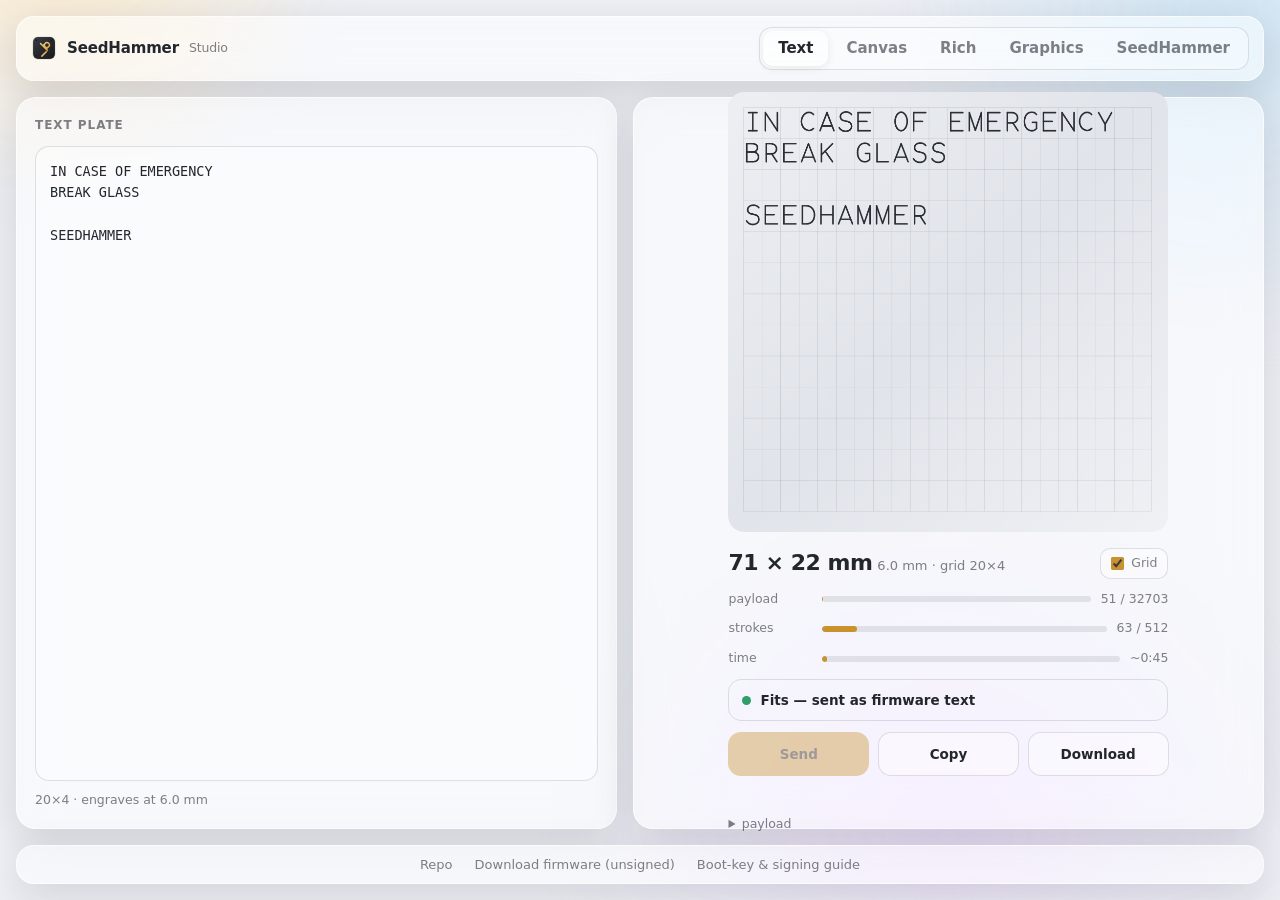
==== index.html @ 4070ef11 "studio: make canvas text objects multiline A text object is edited in a textarea now instead of a si" ====
<!doctype html>
<html lang="en">
<head>
<meta charset="utf-8">
<meta name="viewport" content="width=device-width, initial-scale=1, viewport-fit=cover">
<title>SeedHammer Studio</title>
<link rel="manifest" href="manifest.webmanifest">
<link rel="icon" href="icon.svg" type="image/svg+xml">
<link rel="apple-touch-icon" href="icon-192.png">
<meta name="theme-color" media="(prefers-color-scheme: light)" content="#eef0f5">
<meta name="theme-color" media="(prefers-color-scheme: dark)" content="#141519">
<meta name="mobile-web-app-capable" content="yes">
<!-- glyphs.js generated by "go run seedhammer.com/cmd/textplate", kept
     byte-identical to cmd/textplate/glyphs.js by a drift-guard test so
     the app stays self-contained for hosting. -->
<script src="glyphs.js"></script>
<style>
:root {
  color-scheme: light dark;
  --accent: #c8922e;
  --accent-soft: rgba(216, 160, 65, 0.16);
  --ink: #23262c;
  --muted: rgba(35, 38, 44, 0.58);
  --faint: rgba(35, 38, 44, 0.10);
  --glass: rgba(255, 255, 255, 0.55);
  --glass-2: rgba(255, 255, 255, 0.38);
  --stroke: rgba(255, 255, 255, 0.65);
  --hair: rgba(20, 22, 28, 0.12);
  --shadow: 0 12px 40px rgba(20, 22, 40, 0.14);
  --plate-a: #edeff3; --plate-b: #e1e4ea; --plate-c: #eff1f5;
  --engrave: #2b2e35; --grid: rgba(22,24,32,.13);
  --bad: #c0392b; --ok: #2e9e6b;
  --bg1: #fbe9c8; --bg2: #cfe3f0; --bg3: #e7dcf3; --page: #eef0f5;
}
@media (prefers-color-scheme: dark) {
  :root {
    --accent: #e6b45a;
    --accent-soft: rgba(230, 180, 90, 0.14);
    --ink: #e9e9ec;
    --muted: rgba(233, 233, 236, 0.56);
    --faint: rgba(255, 255, 255, 0.08);
    --glass: rgba(38, 41, 48, 0.52);
    --glass-2: rgba(48, 51, 60, 0.40);
    --stroke: rgba(255, 255, 255, 0.10);
    --hair: rgba(255, 255, 255, 0.10);
    --shadow: 0 16px 50px rgba(0, 0, 0, 0.44);
    --plate-a: #3a3e44; --plate-b: #2e3237; --plate-c: #3f434a;
    --engrave: #f0ead6; --grid: rgba(255,255,255,.07);
    --bad: #e8705f; --ok: #4fc48d;
    --bg1: #3a2f18; --bg2: #16303c; --bg3: #241a38; --page: #111216;
  }
}
* { box-sizing: border-box; margin: 0; }
html, body { height: 100%; }
body {
  font: 15px/1.5 -apple-system, BlinkMacSystemFont, "Segoe UI", system-ui, sans-serif;
  color: var(--ink); background: var(--page);
  -webkit-font-smoothing: antialiased; overflow: hidden;
}
/* aurora backdrop the glass blurs against */
body::before {
  content: ""; position: fixed; inset: -20% -10% 0 -10%; z-index: -1;
  background:
    radial-gradient(38vw 38vw at 12% 8%, var(--bg1), transparent 60%),
    radial-gradient(42vw 42vw at 88% 18%, var(--bg2), transparent 62%),
    radial-gradient(46vw 46vw at 70% 96%, var(--bg3), transparent 64%);
  filter: blur(30px) saturate(1.15); opacity: .9;
}
.glass {
  background: var(--glass); backdrop-filter: blur(22px) saturate(1.5);
  -webkit-backdrop-filter: blur(22px) saturate(1.5);
  border: 1px solid var(--stroke); box-shadow: var(--shadow);
}
.app { height: 100%; display: grid; grid-template-rows: auto 1fr auto;
  gap: 16px; padding: 16px; max-width: 1280px; margin: 0 auto; }

/* top bar */
.bar { display: flex; align-items: center; gap: 16px; padding: 10px 14px; border-radius: 18px; }
.brand { display: flex; align-items: center; gap: 10px; font-weight: 650; letter-spacing: -.01em; }
.brand img { width: 26px; height: 26px; border-radius: 8px; }
.brand small { font-weight: 500; color: var(--muted); }
.seg { margin-left: auto; display: flex; gap: 3px; padding: 3px; border-radius: 13px;
  background: var(--glass-2); border: 1px solid var(--hair); }
.seg button { appearance: none; border: 0; background: transparent; color: var(--muted);
  font: inherit; font-weight: 550; padding: 6px 15px; border-radius: 10px; cursor: pointer;
  transition: color .2s, background .2s; }
.seg button[aria-selected=true] { color: var(--ink); background: var(--glass);
  box-shadow: 0 2px 10px rgba(0,0,0,.08); }
.install { appearance: none; border: 1px solid var(--hair); background: transparent; color: var(--muted);
  font: inherit; font-size: 13px; padding: 7px 12px; border-radius: 11px; cursor: pointer; display: none; }
.install.show { display: inline-block; }
/* pack nav: repo, firmware download, boot-key guide */
.nav { justify-content: center; gap: 10px 22px; flex-wrap: wrap; padding: 9px 14px; }
.nav a { color: var(--muted); text-decoration: none; font-size: 13px; font-weight: 500;
  transition: color .2s; }
.nav a:hover { color: var(--ink); }

/* main */
main { display: grid; grid-template-columns: minmax(0,1fr) minmax(0,1.05fr); gap: 16px; min-height: 0; }
@media (max-width: 880px) { body { overflow: auto; } .app { height: auto; } main { grid-template-columns: 1fr; } }
.panel { border-radius: 20px; padding: 18px; display: flex; flex-direction: column; min-height: 0; }
.panel h2 { font-size: 12px; text-transform: uppercase; letter-spacing: .08em; color: var(--muted);
  font-weight: 600; margin-bottom: 12px; }

/* editors */
textarea { flex: 1; width: 100%; min-height: 220px; resize: none; border: 0; outline: 0;
  background: var(--glass-2); border: 1px solid var(--hair); border-radius: 14px; padding: 14px;
  color: var(--ink); font: 13.5px/1.6 ui-monospace, "SF Mono", Menlo, monospace; }
textarea::placeholder { color: var(--muted); }
textarea.bad { border-color: var(--bad); }
.row { display: flex; flex-wrap: wrap; gap: 14px; align-items: center; margin-top: 12px; }
.row label { display: inline-flex; align-items: center; gap: 7px; font-size: 13px; color: var(--muted); }
.row input[type=number], .row input[type=text] { width: 76px; font: inherit; font-size: 13px;
  padding: 5px 9px; border-radius: 9px; border: 1px solid var(--hair); background: var(--glass-2); color: var(--ink); }
.hint { font-size: 12.5px; color: var(--muted); margin-top: 10px; min-height: 1.3em; }
.hint.bad { color: var(--bad); }
.drop { border: 1.5px dashed var(--hair); border-radius: 14px; padding: 18px; text-align: center;
  color: var(--muted); font-size: 13.5px; cursor: pointer; transition: border-color .2s, background .2s; }
.drop.hot { border-color: var(--accent); background: var(--accent-soft); color: var(--ink); }
.cheat { display: flex; flex-wrap: wrap; gap: 8px 14px; margin-top: 14px; font-size: 12px; color: var(--muted); }
.cheat span { display: inline-flex; align-items: center; gap: 5px; }
.cheat code { background: var(--glass-2); border: 1px solid var(--hair); border-radius: 6px;
  padding: 1px 6px; font: 11.5px ui-monospace, monospace; color: var(--ink); }

/* preview */
.stage { align-items: center; justify-content: center; gap: 14px; }
.plateWrap { position: relative; width: 100%; max-width: 440px; aspect-ratio: 1; }
canvas { width: 100%; height: 100%; display: block; border-radius: 16px; }
.spec { width: 100%; max-width: 440px; display: flex; flex-direction: column; gap: 11px; }
.dims { display: flex; align-items: baseline; justify-content: space-between; }
.dims b { font-size: 22px; font-weight: 600; letter-spacing: -.02em; }
.dims span { color: var(--muted); font-size: 13px; font-variant-numeric: tabular-nums; }
.chip { display: inline-flex; align-items: center; gap: 7px; font-size: 12.5px; color: var(--muted);
  padding: 5px 10px; border-radius: 10px; border: 1px solid var(--hair); background: var(--glass-2);
  cursor: pointer; user-select: none; white-space: nowrap; }
.chip input { accent-color: var(--accent); margin: 0; cursor: pointer; }
.meter { display: grid; grid-template-columns: 84px 1fr auto; align-items: center; gap: 10px; font-size: 12.5px; }
.meter .lbl { color: var(--muted); }
.meter .track { height: 6px; border-radius: 4px; background: var(--faint); overflow: hidden; }
.meter .fill { height: 100%; border-radius: 4px; background: var(--accent); transition: width .25s; }
.meter .fill.over { background: var(--bad); }
.meter .val { color: var(--muted); font-variant-numeric: tabular-nums; }
.verdict { display: flex; align-items: center; gap: 9px; font-size: 13.5px; font-weight: 550;
  padding: 10px 13px; border-radius: 13px; border: 1px solid var(--hair); }
.verdict .dot { width: 9px; height: 9px; border-radius: 50%; background: var(--ok); flex: none; }
.verdict.bad .dot { background: var(--bad); }
.verdict.bad { color: var(--bad); }
.actions { display: flex; gap: 9px; }
.actions button { flex: 1; appearance: none; font: inherit; font-weight: 550; font-size: 13.5px;
  padding: 11px; border-radius: 13px; border: 1px solid var(--hair); background: var(--glass-2);
  color: var(--ink); cursor: pointer; transition: transform .1s, background .2s, opacity .2s; }
.actions button:active { transform: scale(.97); }
.actions button.primary { background: var(--accent); color: #1a1408; border-color: transparent; }
.actions button:disabled { opacity: .4; cursor: not-allowed; }
.status { font-size: 12.5px; color: var(--muted); min-height: 1.3em; text-align: center; }
details summary { cursor: pointer; color: var(--muted); font-size: 12.5px; }
pre { margin-top: 8px; max-height: 120px; overflow: auto; font: 11px/1.5 ui-monospace, monospace;
  background: var(--glass-2); border: 1px solid var(--hair); border-radius: 10px; padding: 9px; color: var(--muted); }
/* SeedHammer emulator tab: the device screen spans the whole main grid */
/* scroll the whole device view when its content (screen + controls + plate SVG)
   is taller than the fixed-height panel, instead of clipping it top and bottom.
   margin-block:auto centers when there's room but collapses on overflow, unlike
   justify-content:center which would make the top unreachable by scroll. */
.device { grid-column: 1 / -1; align-items: center; justify-content: flex-start;
  overflow-y: auto; overflow-x: hidden; padding: 4px; }
.deviceStage { display: flex; flex-direction: column; align-items: center; gap: 18px;
  width: 100%; max-width: 520px; margin-block: auto; }
#emuScreen { image-rendering: pixelated; width: 100%; max-width: 480px; aspect-ratio: 480 / 320;
  background: #05070a; border-radius: 12px; touch-action: none; cursor: grab;
  border: 1px solid var(--stroke); box-shadow: var(--shadow); }
#emuScreen:active { cursor: grabbing; }
.deviceCtl { width: 100%; max-width: 480px; display: flex; flex-direction: column; gap: 12px; }
.devhint { font-size: 12.5px; color: var(--muted); line-height: 1.55; margin: 0; }
/* the engraved-plate SVG dump on the SeedHammer tab */
.platePanel { display: flex; flex-direction: column; gap: 9px; padding-top: 6px; border-top: 1px solid var(--hair); }
.plateHead { display: flex; align-items: center; justify-content: space-between; font-size: 12px;
  text-transform: uppercase; letter-spacing: .06em; color: var(--muted); }
.plateHead button { appearance: none; font: inherit; font-size: 12px; text-transform: none; letter-spacing: 0;
  padding: 5px 12px; border-radius: 9px; border: 1px solid var(--hair); background: var(--glass-2);
  color: var(--ink); cursor: pointer; }
.plateHead button:active { transform: scale(.97); }
.plateSvg { border: 1px solid var(--hair); border-radius: 14px; overflow: hidden; background: #eceef2;
  display: grid; place-items: center; padding: 8px; }
.plateSvg img { display: block; max-width: 100%; max-height: 46vh; width: auto; height: auto; }
[hidden] { display: none !important; }

/* canvas editor */
.tools, .styleBar { display: flex; flex-wrap: wrap; align-items: center; gap: 6px; }
.tools button, .styleBar button { appearance: none; font: inherit; font-size: 14px; line-height: 1;
  min-width: 30px; height: 30px; padding: 0 8px; border-radius: 9px; border: 1px solid var(--hair);
  background: var(--glass-2); color: var(--ink); cursor: pointer; transition: background .15s, border-color .15s; }
.tools button:hover, .styleBar button:hover { border-color: var(--accent); }
.tools button.on { background: var(--accent); color: #1a1408; border-color: transparent; }
.styleBar button.on { background: var(--accent-soft); border-color: var(--accent); }
.tools select { font: inherit; font-size: 12px; height: 30px; border-radius: 9px; border: 1px solid var(--hair);
  background: var(--glass-2); color: var(--ink); padding: 0 6px; }
.tsep { width: 1px; height: 20px; background: var(--hair); margin: 0 3px; }
.styleBar { padding: 8px; border-radius: 12px; background: var(--glass-2); border: 1px solid var(--hair); }
.styleBar .grp { display: inline-flex; align-items: center; gap: 6px; }
.styleBar label { display: inline-flex; align-items: center; gap: 5px; font-size: 12.5px; color: var(--muted); }
.styleBar input[type=number], .styleBar input[type=text] { font: inherit; font-size: 12.5px; padding: 4px 7px;
  border-radius: 8px; border: 1px solid var(--hair); background: var(--glass); color: var(--ink); width: 58px; }
/* The canvas text editor is a textarea (multiline), but styled like the
   toolbar inputs and sized to its content, not the composer's min-height. */
.styleBar textarea { flex: 1; min-width: 80px; width: auto; min-height: 0; resize: none; overflow-y: hidden;
  align-self: center; font: inherit; font-size: 12.5px; line-height: 1.35; padding: 4px 7px;
  border-radius: 8px; border: 1px solid var(--hair); background: var(--glass); color: var(--ink); }
.styleBar input[type=range] { width: 96px; accent-color: var(--accent); }
button.ghost { appearance: none; font: inherit; font-size: 12.5px; padding: 7px 12px; border-radius: 10px;
  border: 1px solid var(--hair); background: var(--glass-2); color: var(--ink); cursor: pointer; }
button.ghost:hover { border-color: var(--accent); }
button.ghost.danger:hover { border-color: var(--bad); color: var(--bad); }
/* The plate is 85x85mm, so the drawing box must be 1:1 (else the square SVG
   letterboxes inside a stretched rectangle). cvStageBox fills the remaining
   column space and centres the largest square that fits its width AND height,
   so it stays square whatever the window size. */
.cvStageBox { flex: 1 1 auto; min-height: 0; container-type: size; display: grid; place-items: center; }
.cvStage { width: min(100cqw, 100cqh); height: min(100cqw, 100cqh); display: grid; place-items: stretch;
  border-radius: 16px; overflow: hidden;
  background: linear-gradient(135deg, var(--plate-a), var(--plate-b) 50%, var(--plate-c));
  border: 1px solid var(--hair); box-shadow: inset 0 0 0 1px rgba(255,255,255,.03); }
#cv { width: 100%; height: 100%; display: block; touch-action: none; cursor: default; }
.cvMargin { fill: none; stroke: var(--grid); stroke-width: .3; stroke-dasharray: 1.4 2; }
.cvObj { cursor: move; }
.cvObj path { pointer-events: stroke; }
.cvBox { fill: none; stroke: var(--accent); stroke-width: .5; vector-effect: non-scaling-stroke; opacity: .9; }
.cvH { fill: var(--page); stroke: var(--accent); stroke-width: .4; vector-effect: non-scaling-stroke; cursor: nwse-resize; }
.cvHm { cursor: ns-resize; }
.cvRot { fill: var(--accent); stroke: var(--page); stroke-width: .3; vector-effect: non-scaling-stroke; cursor: grab; }
.cvTmp { fill: none; stroke: var(--accent); stroke-width: .6; vector-effect: non-scaling-stroke; stroke-dasharray: 1.5 1.5; }
.cvMark { fill: none; stroke: var(--accent); stroke-width: .5; vector-effect: non-scaling-stroke; stroke-dasharray: 1.2 1.2; opacity: .85; }
.cvSnap { stroke: var(--ok); stroke-width: .4; vector-effect: non-scaling-stroke; stroke-dasharray: 2 2; opacity: .8; }
.cvInline { position: absolute; z-index: 5; min-width: 120px; min-height: 34px; padding: 5px 7px; border-radius: 8px;
  border: 1px solid var(--accent); background: var(--page); color: var(--ink);
  font: 13px/1.4 ui-monospace, Menlo, monospace; resize: both; box-shadow: var(--shadow); }
</style>
</head>
<body>
<div class="app">
  <header class="bar glass">
    <div class="brand"><img src="icon.svg" alt=""> SeedHammer <small>Studio</small></div>
    <div class="seg" role="tablist">
      <button role="tab" aria-selected="true" data-mode="text">Text</button>
      <button role="tab" aria-selected="false" data-mode="canvas">Canvas</button>
      <button role="tab" aria-selected="false" data-mode="rich">Rich</button>
      <button role="tab" aria-selected="false" data-mode="svg">Graphics</button>
      <button role="tab" aria-selected="false" data-mode="emu">SeedHammer</button>
    </div>
    <button class="install" id="install">Install</button>
  </header>

  <main>
    <section class="panel glass" data-view="editor">
      <h2 id="editorTitle">Text plate</h2>
      <div data-pane="text" style="display:flex;flex-direction:column;flex:1">
        <textarea id="text" spellcheck="false" placeholder="Type a plate…&#10;Firmware font, engraved on the grid.">IN CASE OF EMERGENCY
BREAK GLASS

SEEDHAMMER</textarea>
        <div class="hint" id="textHint"></div>
      </div>
      <div data-pane="canvas" hidden style="flex-direction:column;flex:1;gap:10px;min-height:0">
        <div class="tools" id="cvTools">
          <button data-tool="select" class="on" title="Select (V)">▲</button>
          <button data-tool="text" title="Text (T)">T</button>
          <button data-tool="rect" title="Rectangle (R)">▭</button>
          <button data-tool="ellipse" title="Ellipse (O)">◯</button>
          <button data-tool="line" title="Line (L)">╱</button>
          <button data-tool="pen" title="Freehand (P)">✎</button>
          <button data-tool="poly" title="Polygon (G)">⬠</button>
          <span class="tsep"></span>
          <button id="cvSvg" title="Insert SVG">SVG</button>
          <button id="cvImg" title="Insert image (trace)">IMG</button>
          <select id="cvTraceMode" title="Trace mode"><option value="centerline">centerline</option><option value="outline">outline</option></select>
          <span style="flex:1"></span>
          <button id="cvUndo" title="Undo (Ctrl/Cmd+Z)">↶</button>
          <button id="cvRedo" title="Redo (Shift+Ctrl/Cmd+Z)">↷</button>
        </div>
        <div class="cvStageBox"><div class="cvStage"><svg id="cv" viewBox="0 0 85 85" xmlns="http://www.w3.org/2000/svg"><rect x="3" y="3" width="79" height="79" class="cvMargin"/><g id="cvObjs"></g><g id="cvUI"></g></svg></div></div>
        <div class="styleBar" id="cvStyle" hidden>
          <span id="cvStyleText" class="grp">
            <label>Size <input type="number" id="cvSize" min="1" max="40" step="0.5"> mm</label>
            <button id="cvItalic" title="Italic"><i>i</i></button>
            <button id="cvUnder" title="Underline"><u>U</u></button>
            <textarea id="cvEdit" rows="1" placeholder="text…"></textarea>
          </span>
          <span id="cvStyleShape" class="grp"><label>Detail <input type="range" id="cvDetail" min="0" max="100" value="0"></label></span>
          <span class="tsep"></span>
          <button id="cvGroup" title="Group (Ctrl/Cmd+G)" hidden>⊞ group</button>
          <button id="cvUngroup" title="Ungroup (Ctrl/Cmd+Shift+G)" hidden>⊟ ungroup</button>
          <button id="cvFlipH" title="Flip horizontal">⇋</button>
          <button id="cvFlipV" title="Flip vertical">⤨</button>
          <button id="cvFwd" title="Bring forward">↑</button>
          <button id="cvBack" title="Send back">↓</button>
          <button id="cvDup" title="Duplicate">⧉</button>
          <button id="cvDel" title="Delete">✕</button>
        </div>
        <div class="row" style="margin-top:0">
          <button id="cvAutoFit" class="ghost">Auto-fit to budget</button>
          <button id="cvShare" class="ghost">Share link</button>
          <button id="cvClear" class="ghost danger">Clear</button>
        </div>
        <input type="file" id="cvSvgFile" accept=".svg,image/svg+xml" hidden>
        <input type="file" id="cvImgFile" accept="image/*" hidden>
      </div>
      <div data-pane="rich" hidden style="flex-direction:column;flex:1">
        <textarea id="md" spellcheck="false"># Cold Storage
## 2 of 3 multisig

Keep *offline*. Verify _keys_.

| Share | Where | OK |
| - | - | - |
| 1 | Safe | Y |
| 2 | Bank | N |</textarea>
        <div class="row"><label>Body size <input type="number" id="bodyMM" value="4" min="2" max="20" step="0.5"> mm</label></div>
        <div class="cheat">
          <span><code># H</code> heading</span>
          <span><code>*x*</code> italic</span>
          <span><code>_x_</code> underline</span>
          <span><code>| a | b |</code> + <code>| - | - |</code> table</span>
        </div>
      </div>
      <div data-pane="svg" hidden style="flex-direction:column;flex:1">
        <div class="drop" id="drop">Drop an <b>.svg</b>, or click to choose</div>
        <input type="file" id="file" accept=".svg,image/svg+xml" hidden>
        <textarea id="svg" spellcheck="false" placeholder="…or paste SVG markup" style="min-height:130px;margin-top:12px"></textarea>
        <div class="row">
          <label>Height <input type="number" id="height" value="0" min="0" max="85" step="1"> mm</label>
          <label>Rotate <input type="number" id="rotate" value="0" step="15"> °</label>
          <label>Pos <input type="text" id="pos" value="center"></label>
        </div>
      </div>
    </section>

    <section class="panel glass stage" data-view="editor">
      <div class="plateWrap"><canvas id="plate" width="900" height="900"></canvas></div>
      <div class="spec">
        <div class="dims">
          <div><b id="size">—</b> <span id="time"></span></div>
          <label class="chip" id="gridChip"><input type="checkbox" id="grid" checked> Grid</label>
        </div>
        <div class="meter"><span class="lbl">payload</span><div class="track"><div class="fill" id="mBytes"></div></div><span class="val" id="vBytes"></span></div>
        <div class="meter"><span class="lbl">strokes</span><div class="track"><div class="fill" id="mStrokes"></div></div><span class="val" id="vStrokes"></span></div>
        <div class="meter" id="mTimeRow"><span class="lbl">time</span><div class="track"><div class="fill" id="mTime"></div></div><span class="val" id="vTime"></span></div>
        <div class="verdict" id="verdict"><span class="dot"></span><span id="verdictText">—</span></div>
        <div class="actions">
          <button class="primary" id="send" disabled>Send</button>
          <button id="copy">Copy</button>
          <button id="download">Download</button>
        </div>
        <div class="status" id="status"></div>
        <details><summary>payload</summary><pre id="payload"></pre></details>
      </div>
    </section>

    <section class="panel glass device" data-view="emu" hidden>
      <div class="deviceStage">
        <canvas id="emuScreen" width="480" height="320"></canvas>
        <div class="deviceCtl">
          <div class="status" id="emuStatus">Loading the firmware…</div>
          <div class="actions">
            <button class="primary" id="emuFeed">Load composed plate</button>
          </div>
          <p class="devhint">The real SeedHammer&nbsp;II firmware, running in your browser. Drag
            to navigate — it's a touch device. <b>Load composed plate</b> taps whatever you
            designed on the Text, Rich, or Graphics tabs into this emulator, exactly as a scanned
            NFC tag would. It never reaches a real machine — “Send” on the editor tabs does that.</p>
          <div class="platePanel" id="emuPlate" hidden>
            <div class="plateHead"><span>Engraved plate (SVG)</span><button id="emuPlateDl">Download</button></div>
            <div class="plateSvg" id="emuPlateSvg"></div>
            <p class="devhint">The vector plate the firmware just planned, resembling the engraved
              steel. Produced when you reach the engrave step — a downloadable artifact, nothing more.</p>
          </div>
        </div>
      </div>
    </section>

  </main>

  <footer class="bar glass nav">
    <a href="https://github.com/Gangleri42/seedhammer" target="_blank" rel="noopener">Repo</a>
    <a href="https://github.com/Gangleri42/seedhammer/releases/download/edge/seedhammerii-latest-unsigned.uf2" rel="noopener">Download firmware (unsigned)</a>
    <a href="https://github.com/Gangleri42/seedhammer/blob/main/docs/howto-bootkey-and-signing.md" target="_blank" rel="noopener">Boot-key &amp; signing guide</a>
  </footer>
</div>

<div id="sandbox" style="position:absolute;left:-99999px;top:0;width:1000px;height:1000px;overflow:hidden" aria-hidden="true"></div>

<script src="nfc-bus.js"></script>
<script src="emu.js"></script>
<script src="tracer.js"></script>
<script>
"use strict";
// ---- caps from generated glyphs.js (single-sourced from the curves package) ----
const PLATE_MM = SH.plateMM, MARGIN_MM = SH.marginMM;
const UPMM = 100, STROKE_U = 30, FIT_MM = PLATE_MM - 2 * MARGIN_MM;
const CAP = { bytes: SH.payloadCap, strokes: SH.maxStrokes, minutes: SH.maxMinutes };
const ITALIC = 0.21, LSP = 1.18, CPAD = 1.2, RPAD = 0.6;
const HSCALE = { 1: 2.0, 2: 1.5, 3: 1.25 };
// SH2 engrave speed model, enough for a time estimate (mm/s under the caps).
const ENGRAVE_MM_S = 8;

// ==== path parsing (port of cmd/svgplate/svg.go) ====
function parsePath(d) {
  let i = 0;
  const sep = () => { while (i < d.length && ' ,\t\n\r'.includes(d[i])) i++; };
  function number() { sep(); const s = i; let dot=0,exp=0,dig=0;
    if (d[i]==='+'||d[i]==='-') i++;
    for (; i<d.length; i++){ const c=d[i];
      if (c>='0'&&c<='9') dig=1; else if (c==='.'&&!dot&&!exp) dot=1;
      else if ((c==='e'||c==='E')&&!exp&&dig){exp=1; if(d[i+1]==='+'||d[i+1]==='-') i++;} else break; }
    return dig ? parseFloat(d.slice(s,i)) : null; }
  const flag = () => { sep(); if (d[i]==='0'||d[i]==='1') return d[i++]==='1'; return null; };
  const segs=[]; let px=0,py=0,sx=0,sy=0,cx=0,cy=0,cmd=0,prev=0;
  const pt = rel => { const x=number(),y=number(); if(x===null||y===null) throw 'bad coords';
    return rel?[x+px,y+py]:[x,y]; };
  while (true) {
    sep(); if (i>=d.length) break;
    const c=d[i];
    if ((c>='A'&&c<='Z')||(c>='a'&&c<='z')){cmd=c;i++;}
    else if (!cmd) throw 'number before command';
    else if (cmd==='M') cmd='L'; else if (cmd==='m') cmd='l';
    const rel=cmd>='a'&&cmd<='z', U=cmd.toUpperCase();
    if (U==='M'){const p=pt(rel);px=p[0];py=p[1];sx=px;sy=py;segs.push({op:'M',p:[p]});}
    else if (U==='L'){const p=pt(rel);px=p[0];py=p[1];segs.push({op:'L',p:[p]});}
    else if (U==='H'){let x=number();if(x===null)throw'bad H';if(rel)x+=px;px=x;segs.push({op:'L',p:[[px,py]]});}
    else if (U==='V'){let y=number();if(y===null)throw'bad V';if(rel)y+=py;py=y;segs.push({op:'L',p:[[px,py]]});}
    else if (U==='C'){const a=pt(rel),b=pt(rel),e=pt(rel);px=e[0];py=e[1];cx=b[0];cy=b[1];segs.push({op:'C',p:[a,b,e]});}
    else if (U==='S'){const b=pt(rel),e=pt(rel);let a=[px,py];if(prev==='C'||prev==='S')a=[2*px-cx,2*py-cy];px=e[0];py=e[1];cx=b[0];cy=b[1];segs.push({op:'C',p:[a,b,e]});}
    else if (U==='Q'){const a=pt(rel),e=pt(rel);px=e[0];py=e[1];cx=a[0];cy=a[1];segs.push({op:'Q',p:[a,e]});}
    else if (U==='T'){const e=pt(rel);let a=[px,py];if(prev==='Q'||prev==='T')a=[2*px-cx,2*py-cy];px=e[0];py=e[1];cx=a[0];cy=a[1];segs.push({op:'Q',p:[a,e]});}
    else if (U==='A'){const rx=number(),ry=number(),rot=number(),la=flag(),sw=flag(),e=pt(rel);
      if([rx,ry,rot].includes(null)||la===null||sw===null)throw'bad arc';
      for(const s of arc(px,py,rx,ry,rot,la,sw,e[0],e[1]))segs.push(s);px=e[0];py=e[1];cx=px;cy=py;}
    else if (U==='Z'){if(px!==sx||py!==sy)segs.push({op:'L',p:[[sx,sy]]});px=sx;py=sy;cx=sx;cy=sy;cmd=0;}
    else throw 'bad command '+cmd;
    prev=U;
  }
  return segs;
}
function arc(x0,y0,rx,ry,phiDeg,large,sweep,x1,y1){
  if(x0===x1&&y0===y1)return[]; if(rx===0||ry===0)return[{op:'L',p:[[x1,y1]]}];
  rx=Math.abs(rx);ry=Math.abs(ry); const ph=phiDeg*Math.PI/180,cp=Math.cos(ph),sp=Math.sin(ph);
  const dx=(x0-x1)/2,dy=(y0-y1)/2, x1p=cp*dx+sp*dy, y1p=-sp*dx+cp*dy;
  let l=x1p*x1p/(rx*rx)+y1p*y1p/(ry*ry); if(l>1){const s=Math.sqrt(l);rx*=s;ry*=s;}
  const den=rx*rx*y1p*y1p+ry*ry*x1p*x1p,num=rx*rx*ry*ry-den; let co=num>0?Math.sqrt(num/den):0;
  if(large===sweep)co=-co; const cxp=co*rx*y1p/ry,cyp=-co*ry*x1p/rx;
  const cX=cp*cxp-sp*cyp+(x0+x1)/2,cY=sp*cxp+cp*cyp+(y0+y1)/2;
  const ang=(ux,uy,vx,vy)=>{const dt=ux*vx+uy*vy,ln=Math.hypot(ux,uy)*Math.hypot(vx,vy);let a=Math.acos(Math.max(-1,Math.min(1,dt/ln)));if(ux*vy-uy*vx<0)a=-a;return a;};
  const t1=ang(1,0,(x1p-cxp)/rx,(y1p-cyp)/ry); let dt=ang((x1p-cxp)/rx,(y1p-cyp)/ry,(-x1p-cxp)/rx,(-y1p-cyp)/ry);
  if(!sweep&&dt>0)dt-=2*Math.PI;else if(sweep&&dt<0)dt+=2*Math.PI;
  const n=Math.max(1,Math.ceil(Math.abs(dt)/(Math.PI/2))),de=dt/n,tan=4/3*Math.tan(de/4); const segs=[];let th=t1;
  const E=(c,s)=>[cX+cp*rx*c-sp*ry*s,cY+sp*rx*c+cp*ry*s];
  for(let k=0;k<n;k++){const th2=th+de,c1=Math.cos(th),s1=Math.sin(th),c2=Math.cos(th2),s2=Math.sin(th2);
    const p=E(c1,s1),q=E(c2,s2);
    const a=[p[0]+cp*rx*(-s1)*tan-sp*ry*c1*tan,p[1]+sp*rx*(-s1)*tan+cp*ry*c1*tan];
    const b=[q[0]-(cp*rx*(-s2)*tan-sp*ry*c2*tan),q[1]-(sp*rx*(-s2)*tan+cp*ry*c2*tan)];
    segs.push({op:'C',p:[a,b,q]});th=th2;}
  return segs;
}
const mapSeg=(s,f)=>({op:s.op,p:s.p.map(f)});
function bounds(segs){let a=Infinity,b=Infinity,c=-Infinity,d=-Infinity;
  for(const s of segs)for(const[x,y]of s.p){a=Math.min(a,x);b=Math.min(b,y);c=Math.max(c,x);d=Math.max(d,y);}
  return{minX:a,minY:b,maxX:c,maxY:d,w:c-a,h:d-b,empty:!isFinite(a)};}

// ==== SVG extraction via the browser's getCTM ====
function extractSVG(text){
  const box=document.getElementById('sandbox'); box.innerHTML=text;
  const svg=box.querySelector('svg'); if(!svg)throw'no <svg> element';
  const out=[];
  for(const el of svg.querySelectorAll('path,rect,circle,ellipse,line,polyline,polygon')){
    const st=getComputedStyle(el); if(st.display==='none'||st.visibility==='hidden')continue;
    const m=el.getCTM?el.getCTM():null; if(!m)continue;
    const ap=([x,y])=>[m.a*x+m.c*y+m.e,m.b*x+m.d*y+m.f];
    for(const s of shape(el))out.push(mapSeg(s,ap));
  }
  box.innerHTML=''; if(!out.length)throw'no visible geometry';
  return out;
}
function shape(el){const a=n=>parseFloat(el.getAttribute(n)||'0');
  switch(el.tagName.toLowerCase()){
    case 'path':return parsePath(el.getAttribute('d')||'');
    case 'rect':{const x=a('x'),y=a('y'),w=a('width'),h=a('height');return w>0&&h>0?poly([[x,y],[x+w,y],[x+w,y+h],[x,y+h]],1):[];}
    case 'line':return[{op:'M',p:[[a('x1'),a('y1')]]},{op:'L',p:[[a('x2'),a('y2')]]}];
    case 'polyline':return pts(el.getAttribute('points'),0);
    case 'polygon':return pts(el.getAttribute('points'),1);
    case 'circle':return ell(a('cx'),a('cy'),a('r'),a('r'));
    case 'ellipse':return ell(a('cx'),a('cy'),a('rx'),a('ry'));
  } return [];}
function poly(ps,cl){const s=[{op:'M',p:[ps[0]]}];for(const p of ps.slice(1))s.push({op:'L',p:[p]});if(cl)s.push({op:'L',p:[ps[0]]});return s;}
function pts(str,cl){const v=(str||'').split(/[\s,]+/).map(Number).filter(x=>!isNaN(x));const P=[];for(let i=0;i+1<v.length;i+=2)P.push([v[i],v[i+1]]);return P.length?poly(P,cl):[];}
function ell(cx,cy,rx,ry){if(rx<=0||ry<=0)return[];const k=.5522847498307936,ox=rx*k,oy=ry*k;
  return[{op:'M',p:[[cx+rx,cy]]},{op:'C',p:[[cx+rx,cy+oy],[cx+ox,cy+ry],[cx,cy+ry]]},
    {op:'C',p:[[cx-ox,cy+ry],[cx-rx,cy+oy],[cx-rx,cy]]},{op:'C',p:[[cx-rx,cy-oy],[cx-ox,cy-ry],[cx,cy-ry]]},
    {op:'C',p:[[cx+ox,cy-ry],[cx+rx,cy-oy],[cx+rx,cy]]}];}
function layout(segs,height,rotate,pos){
  if(rotate){const r=rotate*Math.PI/180,c=Math.cos(r),s=Math.sin(r);segs=segs.map(g=>mapSeg(g,([x,y])=>[c*x-s*y,s*x+c*y]));}
  const b=bounds(segs);if(b.empty)return segs;
  let sc=height>0&&b.h>0?height/b.h:(Math.max(b.w,b.h)>0?FIT_MM/Math.max(b.w,b.h):1);
  const sw=b.w*sc,sh=b.h*sc;let tx,ty;
  if(pos==='center'||!pos){tx=(PLATE_MM-sw)/2-b.minX*sc;ty=(PLATE_MM-sh)/2-b.minY*sc;}
  else{const[x,y]=pos.split(',').map(Number);tx=x-b.minX*sc;ty=y-b.minY*sc;}
  return segs.map(g=>mapSeg(g,([x,y])=>[x*sc+tx,y*sc+ty]));
}

// ==== rich text (port of cmd/svgplate/richtext.go) ====
const gcache={};
function gseg(ch){if(ch in gcache)return gcache[ch];const d=SH.glyphs[ch];const s=d?parsePath(d):null;gcache[ch]=s;return s;}
function renderMD(src,bodyMM){
  const out=[],cellH=SH.height,asc=SH.ascent,adv=SH.advance;let penY=5;
  const lines=src.replace(/\r\n/g,'\n').split('\n');
  const place=(segs,x,y,sc,it)=>{const tx=([px,py])=>{let fx=px;if(it)fx+=ITALIC*(asc-py);return[x+fx*sc,y+py*sc];};for(const s of segs)out.push(mapSeg(s,tx));};
  const runSpans=(sp,x,y,sz)=>{const sc=sz/cellH;for(const s of sp){const x0=x;
    for(const ch of s.text){const g=gseg(ch);if(g===null){x+=adv*sc;continue;}place(g,x,y,sc,s.italic);x+=adv*sc;}
    if(s.underline&&x>x0){const uy=y+asc*sc+sz*0.1;out.push({op:'M',p:[[x0,uy]]},{op:'L',p:[[x,uy]]});}}return x;};
  const meas=(t,sc)=>{let w=0;for(const ch of t)w+=adv*sc;return w;};
  for(let li=0;li<lines.length;li++){let line=lines[li];
    if(line.trim()===''){penY+=bodyMM*LSP*.6;continue;}
    if(line.includes('|')&&li+1<lines.length&&isSep(lines[li+1])){
      const block=[line];let j=li+1;while(j<lines.length&&lines[j].includes('|')){block.push(lines[j]);j++;}
      penY=table(block,penY,bodyMM,cellH,runSpans,meas,out);li=j-1;continue;}
    let sz=bodyMM;const h=header(line);if(h){sz=bodyMM*HSCALE[h.lvl];line=h.text;}
    runSpans(splitFmt(line),5,penY,sz);penY+=sz*LSP;}
  return out;
}
function table(block,y0,bodyMM,cellH,runSpans,meas,out){
  const sc=bodyMM/cellH,rows=[];block.forEach((l,i)=>{if(i===1&&isSep(l))return;rows.push(cells(l));});
  let cols=0;rows.forEach(r=>cols=Math.max(cols,r.length));const W=new Array(cols).fill(0);
  rows.forEach(r=>r.forEach((c,ci)=>{const w=meas(c.trim(),sc)+2*CPAD;if(w>W[ci])W[ci]=w;}));
  const rowH=bodyMM*LSP+2*RPAD,x0=5,tw=W.reduce((a,b)=>a+b,0),th=rowH*rows.length;
  const hl=(xa,xb,y)=>out.push({op:'M',p:[[xa,y]]},{op:'L',p:[[xb,y]]});
  const vl=(ya,yb,x)=>out.push({op:'M',p:[[x,ya]]},{op:'L',p:[[x,yb]]});
  for(let r=0;r<=rows.length;r++)hl(x0,x0+tw,y0+r*rowH);
  let x=x0;vl(y0,y0+th,x);for(const w of W){x+=w;vl(y0,y0+th,x);}
  rows.forEach((row,ri)=>{let cx=x0;for(let ci=0;ci<cols;ci++){const c=ci<row.length?row[ci].trim():'';runSpans(splitFmt(c),cx+CPAD,y0+ri*rowH+RPAD,bodyMM);cx+=W[ci];}});
  return y0+th+bodyMM*LSP*.5;
}
function header(l){for(let n=3;n>=1;n--){const p='#'.repeat(n)+' ';if(l.startsWith(p))return{lvl:n,text:l.slice(p.length).trim()};}return null;}
function splitFmt(t){const sp=[];let b='',it=false,un=false;const f=()=>{if(b){sp.push({text:b,italic:it,underline:un});b='';}};
  for(const ch of t){if(ch==='*'){f();it=!it;}else if(ch==='_'){f();un=!un;}else b+=ch;}f();return sp.length?sp:[{text:'',italic:false,underline:false}];}
function isSep(l){if(!l.includes('|')||!l.includes('-'))return false;return cells(l).every(c=>{c=c.trim();return c===''||/^[-:]+$/.test(c);});}
function cells(l){l=l.trim().replace(/^\|/,'').replace(/\|$/,'');return l.split('|');}

// ==== text plate (port of the firmware grid model) ====
const allowed=new Set(Object.keys(SH.glyphs));
function canonical(t){const L=t.replace(/\r\n?/g,'\n').split('\n').map(l=>l.replace(/ +$/,''));while(L.length&&L[L.length-1]==='')L.pop();return L;}
function engraveSize(lines){const cols=Math.max(1,...lines.map(l=>l.length));return SH.sizes.find(s=>cols<=s.cols&&lines.length<=s.rows)||null;}
// text-plate geometry for the preview + curves gauges (grid-laid glyphs).
function textSegs(lines,size){const out=[],sc=size.mm/SH.height,mgn=MARGIN_MM;
  for(let r=0;r<lines.length;r++)for(let c=0;c<lines[r].length;c++){const g=gseg(lines[r][c]);if(!g)continue;
    const dx=mgn+c*SH.advance*sc,dy=mgn+r*SH.height*sc;
    for(const s of g)out.push(mapSeg(s,([x,y])=>[dx+x*sc,dy+y*sc]));}
  return out;}

// ==== emit + gauges ====
function emit(segs){const q=v=>Math.round(v*UPMM);let s=`${SH.version} path ${UPMM} ${STROKE_U}\n`;
  for(const g of segs){const p=g.p;
    if(g.op==='M')s+=`M${q(p[0][0])} ${q(p[0][1])} `;
    else if(g.op==='L')s+=`L${q(p[0][0])} ${q(p[0][1])} `;
    else if(g.op==='Q')s+=`Q${q(p[0][0])} ${q(p[0][1])} ${q(p[1][0])} ${q(p[1][1])} `;
    else if(g.op==='C')s+=`C${q(p[0][0])} ${q(p[0][1])} ${q(p[1][0])} ${q(p[1][1])} ${q(p[2][0])} ${q(p[2][1])} `;}
  return s.trimEnd();}
// v2 binary emit: hand the drawing to studio-core.wasm (curves.Order +
// EncodePath, the firmware's own encoder) as an mm path and get the payload
// bytes back — byte-identical to cmd/svgplate. Until the wasm loads, fall back
// to the v1 ASCII path (the device parses both) so the editor works with no
// toolchain; studioCoreOnReady re-runs recompute to upgrade to v2.
function mmPath(segs){const f=v=>+v.toFixed(4);let s='';
  for(const g of segs){const p=g.p;
    if(g.op==='M')s+=`M${f(p[0][0])} ${f(p[0][1])} `;
    else if(g.op==='L')s+=`L${f(p[0][0])} ${f(p[0][1])} `;
    else if(g.op==='Q')s+=`Q${f(p[0][0])} ${f(p[0][1])} ${f(p[1][0])} ${f(p[1][1])} `;
    else if(g.op==='C')s+=`C${f(p[0][0])} ${f(p[0][1])} ${f(p[1][0])} ${f(p[1][1])} ${f(p[2][0])} ${f(p[2][1])} `;}
  return s.trimEnd();}
function encodePath(segs){
  if(segs.length&&window.studioCoreEncode){
    const r=window.studioCoreEncode(mmPath(segs));
    if(r&&!r.error&&r.payload)return r.payload;}
  return new TextEncoder().encode(emit(segs));}
function b64(bytes){let s='';for(let i=0;i<bytes.length;i++)s+=String.fromCharCode(bytes[i]);return btoa(s);}
function pathLen(segs){let L=0,pen=null;for(const g of segs){const p=g.p;
  if(g.op==='M'){pen=p[0];continue;} const e=p[p.length-1];
  if(pen)L+=Math.hypot(e[0]-pen[0],e[1]-pen[1]);pen=e;}return L;}

// ==== plate rendering ====
const cv=document.getElementById('plate'),ctx=cv.getContext('2d');
function css(v){return getComputedStyle(document.documentElement).getPropertyValue(v).trim();}
function draw(segs, grid){
  const N=cv.width,s=N/PLATE_MM,X=x=>x*s,Y=y=>y*s;
  ctx.clearRect(0,0,N,N);
  // brushed-steel plate: dark steel in dark mode (1:1 with the plate
  // editor), light steel in light mode. 3mm rounded corners.
  const r=3*s; roundRect(0,0,N,N,r);
  const steel=ctx.createLinearGradient(0,0,N,N);
  steel.addColorStop(0,css('--plate-a'));steel.addColorStop(.5,css('--plate-b'));steel.addColorStop(1,css('--plate-c'));
  ctx.fillStyle=steel;ctx.fill();
  const gridOn = grid && document.getElementById('grid').checked;
  if(gridOn){
    // the true cell grid at the engrave size, thin solid lines, dynamic
    // to the ladder — exactly the plate editor's grid.
    const cw=SH.advance/SH.height*grid.mm*s, ch=grid.mm*s, x0=MARGIN_MM*s, y0=MARGIN_MM*s;
    ctx.strokeStyle=css('--grid');ctx.lineWidth=1;ctx.beginPath();
    for(let c=0;c<=grid.cols;c++){ctx.moveTo(x0+c*cw,y0);ctx.lineTo(x0+c*cw,y0+grid.rows*ch);}
    for(let rr=0;rr<=grid.rows;rr++){ctx.moveTo(x0,y0+rr*ch);ctx.lineTo(x0+grid.cols*cw,y0+rr*ch);}
    ctx.stroke();
  }else{
    // faint margin guide for the free-geometry modes
    ctx.strokeStyle=css('--grid');ctx.setLineDash([5,7]);ctx.lineWidth=1;
    ctx.strokeRect(X(MARGIN_MM),Y(MARGIN_MM),(PLATE_MM-2*MARGIN_MM)*s,(PLATE_MM-2*MARGIN_MM)*s);
    ctx.setLineDash([]);
  }
  // engraved strokes: warm off-white on dark steel, dark ink on light.
  ctx.strokeStyle=css('--engrave');ctx.lineWidth=Math.max(1.2,0.3*s);ctx.lineJoin='round';ctx.lineCap='round';
  let pen=[0,0];
  for(const seg of segs){const p=seg.p;
    if(seg.op==='M'){pen=p[0];continue;}
    ctx.beginPath();ctx.moveTo(X(pen[0]),Y(pen[1]));
    if(seg.op==='L')ctx.lineTo(X(p[0][0]),Y(p[0][1]));
    else if(seg.op==='Q')ctx.quadraticCurveTo(X(p[0][0]),Y(p[0][1]),X(p[1][0]),Y(p[1][1]));
    else ctx.bezierCurveTo(X(p[0][0]),Y(p[0][1]),X(p[1][0]),Y(p[1][1]),X(p[2][0]),Y(p[2][1]));
    ctx.stroke();pen=p[p.length-1];}
}
function roundRect(x,y,w,h,r){ctx.beginPath();ctx.moveTo(x+r,y);ctx.arcTo(x+w,y,x+w,y+h,r);ctx.arcTo(x+w,y+h,x,y+h,r);ctx.arcTo(x,y+h,x,y,r);ctx.arcTo(x,y,x+w,y,r);ctx.closePath();}

// ==== app state ====
let payload=null, ok=false, sendKind='path';
// Text/Rich/Graphics compose a payload; SeedHammer is a device tab that
// consumes the last composed payload rather than editing it.
const EDITOR_MODES=['text','canvas','rich','svg'];
function mode(){return document.querySelector('[role=tab][aria-selected=true]').dataset.mode;}
function recompute(){
  const m=mode();
  if(!EDITOR_MODES.includes(m))return; // device tabs keep the last composed payload untouched
  let segs=[],err=null,tCols=0,tRows=0,tSize=null;
  try{
    if(m==='text'){
      const lines=canonical(document.getElementById('text').value);
      const has=lines.some(l=>l.trim()!=='');
      const isCmd=lines.length&&lines[0].startsWith('command: ');
      tCols=Math.max(0,...lines.map(l=>l.length));tRows=lines.length;
      tSize=has?engraveSize(lines):null;
      if(has&&isCmd)err='cannot start with "command: "';
      else if(has&&!tSize)err='does not fit any plate size';
      segs=tSize?textSegs(lines,tSize):[];
      // text sends the cheap text envelope, not the vector path
      sendKind='text'; payload=new TextEncoder().encode(`${SH.version} text\n`+lines.join('\n'));
      document.getElementById('textHint').textContent=has?
        (tSize?`${tCols}×${tRows} · engraves at ${tSize.mm.toFixed(1)} mm`:'✕ '+err):'';
      document.getElementById('textHint').className='hint'+(err?' bad':'');
      document.getElementById('text').classList.toggle('bad',!!err);
    } else if(m==='canvas'){
      segs=window.Canvas?window.Canvas.worldSegs():[];
      sendKind='path'; payload=encodePath(segs);
    } else if(m==='rich'){
      segs=renderMD(document.getElementById('md').value,parseFloat(document.getElementById('bodyMM').value)||5);
      sendKind='path'; payload=encodePath(segs);
    } else {
      const t=document.getElementById('svg').value.trim();
      if(t){segs=layout(extractSVG(t),parseFloat(document.getElementById('height').value)||0,
        parseFloat(document.getElementById('rotate').value)||0,document.getElementById('pos').value.trim());}
      sendKind='path'; payload=encodePath(segs);
    }
  }catch(e){err=String(e.message||e);segs=[];payload=null;}
  const gridCtx=m==='text'?(tSize||SH.sizes[SH.sizes.length-1]):null;
  // When the cost model has loaded, draw the spline the device actually cuts
  // (planner-resampled, corner-clamped) rather than the raw input paths.
  let drawSegs=segs;
  if(sendKind==='path'&&payload&&window.studioCoreReport){
    const rep=window.studioCoreReport(payload);
    if(rep&&rep.plan){const pl=plannedToSegs(rep.plan);if(pl&&pl.length)drawSegs=pl;}
  }
  draw(drawSegs,gridCtx);
  gauges(m,segs,err,tCols,tRows,tSize);
}
// planned strokes (JSON [[[x,y],...],...] in mm) -> M/L segs for draw().
function plannedToSegs(json){
  try{const arr=JSON.parse(json);const out=[];
    for(const st of arr){if(!st||st.length<2)continue;out.push({op:'M',p:[st[0]]});for(let i=1;i<st.length;i++)out.push({op:'L',p:[st[i]]});}
    return out;
  }catch(e){return null;}
}
function gauges(m,segs,err,tCols,tRows,tSize){
  const b=bounds(segs);
  const bytes=payload?payload.length:0;
  // Firmware-exact cost from studio-core.wasm when it has loaded: real knot
  // caps and planned engraving time. Falls back to a JS estimate otherwise.
  let exact=null;
  if(sendKind==='path'&&payload&&window.studioCoreReport){try{exact=window.studioCoreReport(payload);}catch(e){exact=null;}}
  const strokes=exact&&exact.strokes!=null?exact.strokes:segs.filter(s=>s.op==='M').length;
  const mins=exact&&exact.seconds!=null?exact.seconds/60:(pathLen(segs)/ENGRAVE_MM_S)/60;
  const capErr=exact?exact.error:'';
  const inPlate=!b.empty&&b.minX>=MARGIN_MM-1e-6&&b.minY>=MARGIN_MM-1e-6&&b.maxX<=PLATE_MM-MARGIN_MM+1e-6&&b.maxY<=PLATE_MM-MARGIN_MM+1e-6;
  const set=(fill,val,label,cap)=>{const el=document.getElementById(fill);const pct=cap?Math.min(100,100*val/cap):0;
    el.style.width=pct+'%';el.classList.toggle('over',val>cap);
    document.getElementById(fill.replace('m','v'))&&(document.getElementById('v'+fill.slice(1)).textContent=label);};
  set('mBytes',bytes,`${bytes} / ${CAP.bytes}`,CAP.bytes);
  set('mStrokes',strokes,`${strokes} / ${CAP.strokes}`,CAP.strokes);
  // text mode: time/strokes come from the grid geometry but the send is cheap text; keep gauges informative
  const showTime=!b.empty;
  document.getElementById('mTimeRow').style.opacity=showTime?1:.4;
  set('mTime',mins,showTime?`${exact?'':'~'}${Math.floor(mins)}:${String(Math.round((mins%1)*60)).padStart(2,'0')}`:'—',CAP.minutes);
  document.getElementById('size').textContent=b.empty?'—':`${b.w.toFixed(0)} × ${b.h.toFixed(0)} mm`;
  document.getElementById('time').textContent=m==='text'&&tSize?`${tSize.mm.toFixed(1)} mm · grid ${tCols}×${tRows}`:'';
  const empty=b.empty&&!err;
  const overB=bytes>CAP.bytes;
  // Byte cap is a JS check (curves.Validate does not cover it); everything
  // else comes from the firmware report when loaded, else a JS approximation.
  const pathBad=exact?(overB||!!capErr):(overB||strokes>CAP.strokes||!inPlate);
  ok=!err&&!empty&&!(m!=='text'&&pathBad);
  const v=document.getElementById('verdict'),vt=document.getElementById('verdictText');
  if(err){v.className='verdict bad';vt.textContent=err;}
  else if(empty){v.className='verdict';vt.textContent='Nothing to engrave yet';}
  else if(m==='text'){v.className='verdict';vt.textContent='Fits — sent as firmware text';}
  else if(!ok){v.className='verdict bad';vt.textContent=overB?'Too large for the tag':(capErr?capErr.replace(/^curves: /,''):(strokes>CAP.strokes?'Too many strokes':'Runs outside the plate'));}
  else{v.className='verdict';vt.textContent='Fits the plate and the tag';}
  document.getElementById('send').disabled=!ok||!(bridgeUp||'NDEFReader'in window);
  document.getElementById('copy').disabled=!payload;
  document.getElementById('download').disabled=!payload;
  // payload is bytes now: show text envelopes verbatim, binary as its ASCII
  // header plus a size note (raw bytes through textContent would render as a
  // comma-joined decimal dump)
  document.getElementById('payload').textContent=!payload?'':(sendKind==='text'?new TextDecoder().decode(payload):(()=>{const nl=payload.indexOf(10);const hdr=new TextDecoder().decode(payload.slice(0,nl<0?payload.length:nl));return hdr+'\n… '+payload.length+' bytes, binary v2 body';})());
}

// ==== wiring ====
function selectTab(m){
  const editing=EDITOR_MODES.includes(m);
  document.querySelectorAll('[role=tab]').forEach(x=>x.setAttribute('aria-selected',x.dataset.mode===m));
  // swap the editor+preview view for the matching device view
  document.querySelectorAll('[data-view]').forEach(v=>{
    const show=v.dataset.view===(editing?'editor':m);
    v.hidden=!show; v.style.display=show?'flex':'none';
  });
  if(editing){
    document.querySelectorAll('[data-pane]').forEach(p=>{p.hidden=p.dataset.pane!==m;p.style.display=p.hidden?'none':'flex';});
    document.getElementById('editorTitle').textContent={text:'Text plate',canvas:'Canvas',rich:'Rich text',svg:'Graphics'}[m];
    // the cell grid is a text-plate concept; hide the toggle elsewhere
    document.getElementById('gridChip').style.display=m==='text'?'inline-flex':'none';
    recompute();
    // the canvas surface needs a live (visible) CTM to place handles
    if(m==='canvas'&&window.Canvas)window.Canvas.refresh();
  }else if(m==='emu'){
    window.SeedHammerEmu.activate(payload);
  }
}
document.querySelectorAll('[role=tab]').forEach(t=>t.onclick=()=>selectTab(t.dataset.mode));
['text','md','bodyMM','svg','height','rotate','pos'].forEach(id=>document.getElementById(id).addEventListener('input',recompute));
document.getElementById('grid').addEventListener('change',recompute);
const drop=document.getElementById('drop'),file=document.getElementById('file');
drop.onclick=()=>file.click();
file.onchange=e=>{const f=e.target.files[0];if(f)f.text().then(t=>{document.getElementById('svg').value=t;recompute();});};
['dragover','dragenter'].forEach(ev=>drop.addEventListener(ev,e=>{e.preventDefault();drop.classList.add('hot');}));
['dragleave','drop'].forEach(ev=>drop.addEventListener(ev,e=>{e.preventDefault();drop.classList.remove('hot');}));
drop.addEventListener('drop',e=>{const f=e.dataTransfer.files[0];if(f)f.text().then(t=>{document.getElementById('svg').value=t;recompute();});});
document.getElementById('emuFeed').onclick=()=>window.SeedHammerEmu.feed(payload);
document.getElementById('copy').onclick=async()=>{if(!payload)return;await navigator.clipboard.writeText(sendKind==='text'?new TextDecoder().decode(payload):b64(payload));status('Copied ✓');};
document.getElementById('download').onclick=()=>{if(!payload)return;const a=document.createElement('a');
  a.href=URL.createObjectURL(new Blob([payload],{type:'application/octet-stream'}));a.download=(sendKind==='text'?'plate.txt':'plate.curves');a.click();};
// ==== NFC send: local bridge on desktop, Web NFC on Android ====
// When the bridge serves this page it is same-origin; otherwise reach
// the loopback daemon cross-origin (it allow-lists this site + PNA).
const BRIDGE=(location.port==='8787'&&(location.hostname==='127.0.0.1'||location.hostname==='localhost'))?'':'http://127.0.0.1:8787';
let bridgeUp=false;
fetch(BRIDGE+'/bridge/health').then(r=>r.ok?r.json():null).then(j=>{bridgeUp=!!(j&&j.ok);recompute();}).catch(()=>{});
function bridgeMsg(j){switch(j.status){
  case 'written':return `Written ✓ ${j.bytes||''} bytes`;
  case 'delivered_unconfirmed':return 'Delivered — check the device screen';
  case 'no_target':return 'No tap detected — try again';
  case 'no_reader':return 'No NFC reader connected';
  case 'busy':return 'Reader busy — try again';
  default:return 'Send failed: '+(j.detail||j.error||'unknown');}}
document.getElementById('send').onclick=async()=>{
  if(bridgeUp){status('Hold the reader against the SeedHammer…');
    // text envelopes ride the string field an older bridge understands;
    // only binary v2 payloads need the base64 field (and a v2-aware bridge)
    try{const body=sendKind==='text'?{payload:new TextDecoder().decode(payload)}:{payloadB64:b64(payload)};
      const r=await fetch(BRIDGE+'/bridge/send',{method:'POST',headers:{'Content-Type':'application/json'},body:JSON.stringify(body)});
      status(bridgeMsg(await r.json()));}catch(e){status('Bridge: '+e.message);}
    return;}
  try{status('Hold the phone against the SeedHammer…');
    const ndef=new NDEFReader();await ndef.write({records:[{recordType:SH.recordType,data:payload}]});
    status('Written ✓ — check the device screen');}catch(e){status('NFC: '+e.message);}};
function status(m){document.getElementById('status').textContent=m;}
if(!('NDEFReader'in window)&&!bridgeUp)document.getElementById('send').title='Needs the NFC bridge (desktop) or Android Chrome (Web NFC)';
matchMedia('(prefers-color-scheme: dark)').addEventListener('change',recompute);

// PWA: install prompt + service worker
let deferred=null;
window.addEventListener('beforeinstallprompt',e=>{e.preventDefault();deferred=e;document.getElementById('install').classList.add('show');});
document.getElementById('install').onclick=async()=>{if(!deferred)return;deferred.prompt();await deferred.userChoice;deferred=null;document.getElementById('install').classList.remove('show');};
if('serviceWorker'in navigator)navigator.serviceWorker.register('sw.js').catch(()=>{});

recompute();
</script>
<script src="canvas.js"></script>
<script src="studio-core.js"></script>
</body>
</html>
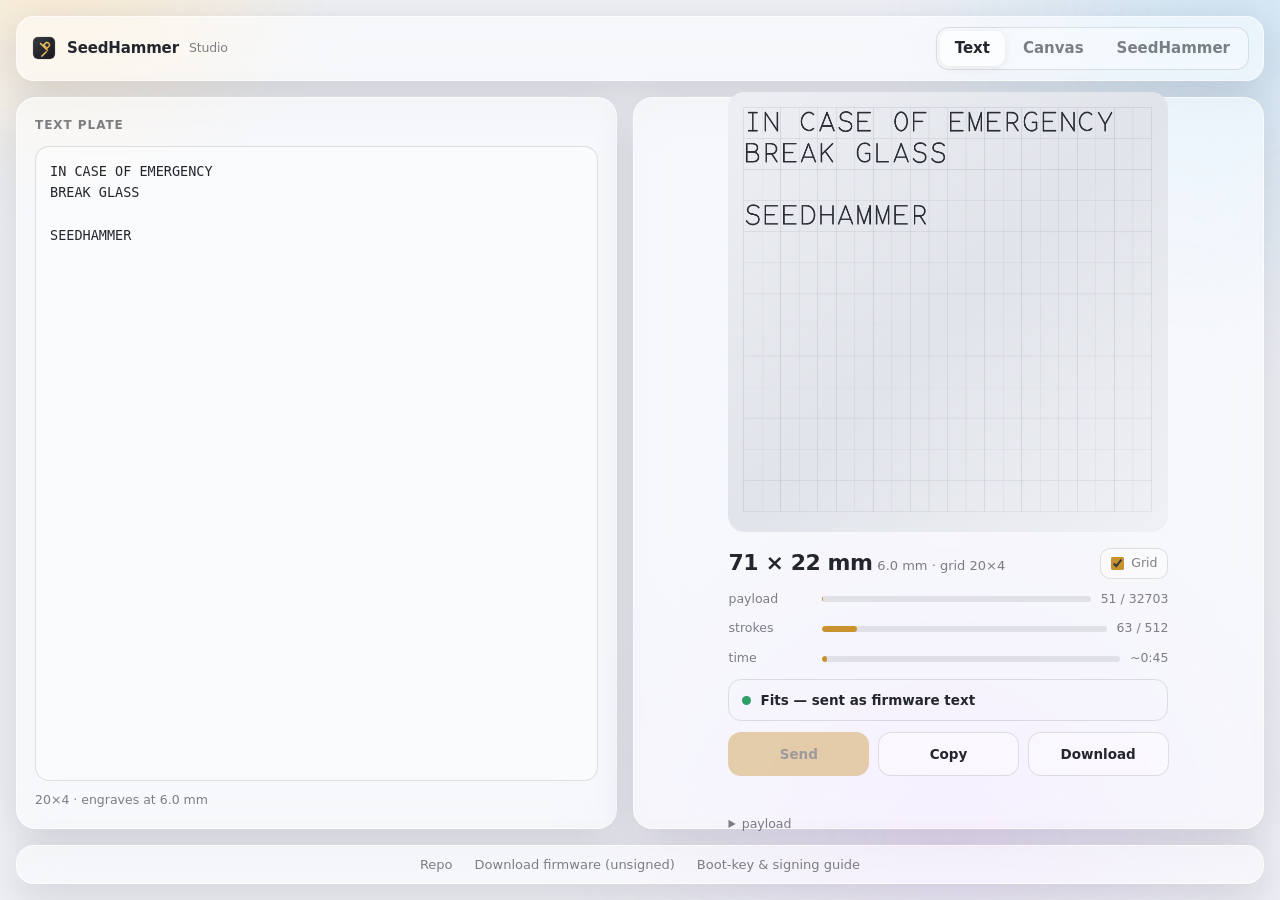
==== commit 47016568: "studio: retire the Rich and Graphics tabs The canvas covers both now — inline *italic*/_underline_ a" ====
--- a/index.html
+++ b/index.html
@@ -242,8 +242,6 @@
     <div class="seg" role="tablist">
       <button role="tab" aria-selected="true" data-mode="text">Text</button>
       <button role="tab" aria-selected="false" data-mode="canvas">Canvas</button>
-      <button role="tab" aria-selected="false" data-mode="rich">Rich</button>
-      <button role="tab" aria-selected="false" data-mode="svg">Graphics</button>
       <button role="tab" aria-selected="false" data-mode="emu">SeedHammer</button>
     </div>
     <button class="install" id="install">Install</button>
@@ -282,7 +280,7 @@
             <label>Size <input type="number" id="cvSize" min="1" max="40" step="0.5"> mm</label>
             <button id="cvItalic" title="Italic"><i>i</i></button>
             <button id="cvUnder" title="Underline"><u>U</u></button>
-            <textarea id="cvEdit" rows="1" placeholder="text…"></textarea>
+            <textarea id="cvEdit" rows="1" placeholder="text…  *italic*  _underline_" title="*text* italic, _text_ underline, per word — mix freely in one field"></textarea>
           </span>
           <span id="cvStyleShape" class="grp"><label>Detail <input type="range" id="cvDetail" min="0" max="100" value="0"></label></span>
           <span class="tsep"></span>
@@ -303,34 +301,6 @@
         <input type="file" id="cvSvgFile" accept=".svg,image/svg+xml" hidden>
         <input type="file" id="cvImgFile" accept="image/*" hidden>
       </div>
-      <div data-pane="rich" hidden style="flex-direction:column;flex:1">
-        <textarea id="md" spellcheck="false"># Cold Storage
-## 2 of 3 multisig
-
-Keep *offline*. Verify _keys_.
-
-| Share | Where | OK |
-| - | - | - |
-| 1 | Safe | Y |
-| 2 | Bank | N |</textarea>
-        <div class="row"><label>Body size <input type="number" id="bodyMM" value="4" min="2" max="20" step="0.5"> mm</label></div>
-        <div class="cheat">
-          <span><code># H</code> heading</span>
-          <span><code>*x*</code> italic</span>
-          <span><code>_x_</code> underline</span>
-          <span><code>| a | b |</code> + <code>| - | - |</code> table</span>
-        </div>
-      </div>
-      <div data-pane="svg" hidden style="flex-direction:column;flex:1">
-        <div class="drop" id="drop">Drop an <b>.svg</b>, or click to choose</div>
-        <input type="file" id="file" accept=".svg,image/svg+xml" hidden>
-        <textarea id="svg" spellcheck="false" placeholder="…or paste SVG markup" style="min-height:130px;margin-top:12px"></textarea>
-        <div class="row">
-          <label>Height <input type="number" id="height" value="0" min="0" max="85" step="1"> mm</label>
-          <label>Rotate <input type="number" id="rotate" value="0" step="15"> °</label>
-          <label>Pos <input type="text" id="pos" value="center"></label>
-        </div>
-      </div>
     </section>
 
     <section class="panel glass stage" data-view="editor">
@@ -364,7 +334,7 @@
           </div>
           <p class="devhint">The real SeedHammer&nbsp;II firmware, running in your browser. Drag
             to navigate — it's a touch device. <b>Load composed plate</b> taps whatever you
-            designed on the Text, Rich, or Graphics tabs into this emulator, exactly as a scanned
+            designed on the Text or Canvas tabs into this emulator, exactly as a scanned
             NFC tag would. It never reaches a real machine — “Send” on the editor tabs does that.</p>
           <div class="platePanel" id="emuPlate" hidden>
             <div class="plateHead"><span>Engraved plate (SVG)</span><button id="emuPlateDl">Download</button></div>
@@ -494,56 +464,22 @@
   return[{op:'M',p:[[cx+rx,cy]]},{op:'C',p:[[cx+rx,cy+oy],[cx+ox,cy+ry],[cx,cy+ry]]},
     {op:'C',p:[[cx-ox,cy+ry],[cx-rx,cy+oy],[cx-rx,cy]]},{op:'C',p:[[cx-rx,cy-oy],[cx-ox,cy-ry],[cx,cy-ry]]},
     {op:'C',p:[[cx+ox,cy-ry],[cx+rx,cy-oy],[cx+rx,cy]]}];}
-function layout(segs,height,rotate,pos){
-  if(rotate){const r=rotate*Math.PI/180,c=Math.cos(r),s=Math.sin(r);segs=segs.map(g=>mapSeg(g,([x,y])=>[c*x-s*y,s*x+c*y]));}
-  const b=bounds(segs);if(b.empty)return segs;
-  let sc=height>0&&b.h>0?height/b.h:(Math.max(b.w,b.h)>0?FIT_MM/Math.max(b.w,b.h):1);
-  const sw=b.w*sc,sh=b.h*sc;let tx,ty;
-  if(pos==='center'||!pos){tx=(PLATE_MM-sw)/2-b.minX*sc;ty=(PLATE_MM-sh)/2-b.minY*sc;}
-  else{const[x,y]=pos.split(',').map(Number);tx=x-b.minX*sc;ty=y-b.minY*sc;}
-  return segs.map(g=>mapSeg(g,([x,y])=>[x*sc+tx,y*sc+ty]));
-}
-
-// ==== rich text (port of cmd/svgplate/richtext.go) ====
+// ==== glyph + inline-format helpers (shared by the text plate and canvas) ====
 const gcache={};
 function gseg(ch){if(ch in gcache)return gcache[ch];const d=SH.glyphs[ch];const s=d?parsePath(d):null;gcache[ch]=s;return s;}
-function renderMD(src,bodyMM){
-  const out=[],cellH=SH.height,asc=SH.ascent,adv=SH.advance;let penY=5;
-  const lines=src.replace(/\r\n/g,'\n').split('\n');
-  const place=(segs,x,y,sc,it)=>{const tx=([px,py])=>{let fx=px;if(it)fx+=ITALIC*(asc-py);return[x+fx*sc,y+py*sc];};for(const s of segs)out.push(mapSeg(s,tx));};
-  const runSpans=(sp,x,y,sz)=>{const sc=sz/cellH;for(const s of sp){const x0=x;
-    for(const ch of s.text){const g=gseg(ch);if(g===null){x+=adv*sc;continue;}place(g,x,y,sc,s.italic);x+=adv*sc;}
-    if(s.underline&&x>x0){const uy=y+asc*sc+sz*0.1;out.push({op:'M',p:[[x0,uy]]},{op:'L',p:[[x,uy]]});}}return x;};
-  const meas=(t,sc)=>{let w=0;for(const ch of t)w+=adv*sc;return w;};
-  for(let li=0;li<lines.length;li++){let line=lines[li];
-    if(line.trim()===''){penY+=bodyMM*LSP*.6;continue;}
-    if(line.includes('|')&&li+1<lines.length&&isSep(lines[li+1])){
-      const block=[line];let j=li+1;while(j<lines.length&&lines[j].includes('|')){block.push(lines[j]);j++;}
-      penY=table(block,penY,bodyMM,cellH,runSpans,meas,out);li=j-1;continue;}
-    let sz=bodyMM;const h=header(line);if(h){sz=bodyMM*HSCALE[h.lvl];line=h.text;}
-    runSpans(splitFmt(line),5,penY,sz);penY+=sz*LSP;}
-  return out;
-}
-function table(block,y0,bodyMM,cellH,runSpans,meas,out){
-  const sc=bodyMM/cellH,rows=[];block.forEach((l,i)=>{if(i===1&&isSep(l))return;rows.push(cells(l));});
-  let cols=0;rows.forEach(r=>cols=Math.max(cols,r.length));const W=new Array(cols).fill(0);
-  rows.forEach(r=>r.forEach((c,ci)=>{const w=meas(c.trim(),sc)+2*CPAD;if(w>W[ci])W[ci]=w;}));
-  const rowH=bodyMM*LSP+2*RPAD,x0=5,tw=W.reduce((a,b)=>a+b,0),th=rowH*rows.length;
-  const hl=(xa,xb,y)=>out.push({op:'M',p:[[xa,y]]},{op:'L',p:[[xb,y]]});
-  const vl=(ya,yb,x)=>out.push({op:'M',p:[[x,ya]]},{op:'L',p:[[x,yb]]});
-  for(let r=0;r<=rows.length;r++)hl(x0,x0+tw,y0+r*rowH);
-  let x=x0;vl(y0,y0+th,x);for(const w of W){x+=w;vl(y0,y0+th,x);}
-  rows.forEach((row,ri)=>{let cx=x0;for(let ci=0;ci<cols;ci++){const c=ci<row.length?row[ci].trim():'';runSpans(splitFmt(c),cx+CPAD,y0+ri*rowH+RPAD,bodyMM);cx+=W[ci];}});
-  return y0+th+bodyMM*LSP*.5;
-}
-function header(l){for(let n=3;n>=1;n--){const p='#'.repeat(n)+' ';if(l.startsWith(p))return{lvl:n,text:l.slice(p.length).trim()};}return null;}
+// *x* toggles italic, _x_ underline; splits a line into styled runs.
 function splitFmt(t){const sp=[];let b='',it=false,un=false;const f=()=>{if(b){sp.push({text:b,italic:it,underline:un});b='';}};
   for(const ch of t){if(ch==='*'){f();it=!it;}else if(ch==='_'){f();un=!un;}else b+=ch;}f();return sp.length?sp:[{text:'',italic:false,underline:false}];}
-function isSep(l){if(!l.includes('|')||!l.includes('-'))return false;return cells(l).every(c=>{c=c.trim();return c===''||/^[-:]+$/.test(c);});}
-function cells(l){l=l.trim().replace(/^\|/,'').replace(/\|$/,'');return l.split('|');}
 
 // ==== text plate (port of the firmware grid model) ====
 const allowed=new Set(Object.keys(SH.glyphs));
+// The plate font is exactly the 95 printable-ASCII glyphs. Any other rune
+// (accented Latin like éÖ, smart quotes, em-dash, emoji) has no glyph, so a
+// text record carrying it is rejected on the device ("cannot be engraved").
+// charErr returns a message naming the offending runes, or "" if all engrave.
+function charErr(t){const bad=[...new Set([...t].filter(c=>c!=='\n'&&!allowed.has(c)))];
+  if(!bad.length)return'';
+  return'Unsupported char'+(bad.length>1?'s':'')+': '+bad.slice(0,8).join(' ')+(bad.length>8?' …':'')+' — plain ASCII only';}
 function canonical(t){const L=t.replace(/\r\n?/g,'\n').split('\n').map(l=>l.replace(/ +$/,''));while(L.length&&L[L.length-1]==='')L.pop();return L;}
 function engraveSize(lines){const cols=Math.max(1,...lines.map(l=>l.length));return SH.sizes.find(s=>cols<=s.cols&&lines.length<=s.rows)||null;}
 // text-plate geometry for the preview + curves gauges (grid-laid glyphs).
@@ -625,9 +561,9 @@
 
 // ==== app state ====
 let payload=null, ok=false, sendKind='path';
-// Text/Rich/Graphics compose a payload; SeedHammer is a device tab that
+// Text/Canvas compose a payload; SeedHammer is a device tab that
 // consumes the last composed payload rather than editing it.
-const EDITOR_MODES=['text','canvas','rich','svg'];
+const EDITOR_MODES=['text','canvas'];
 function mode(){return document.querySelector('[role=tab][aria-selected=true]').dataset.mode;}
 function recompute(){
   const m=mode();
@@ -640,7 +576,9 @@
       const isCmd=lines.length&&lines[0].startsWith('command: ');
       tCols=Math.max(0,...lines.map(l=>l.length));tRows=lines.length;
       tSize=has?engraveSize(lines):null;
+      const textCharErr=charErr(lines.join('\n'));
       if(has&&isCmd)err='cannot start with "command: "';
+      else if(textCharErr)err=textCharErr;
       else if(has&&!tSize)err='does not fit any plate size';
       segs=tSize?textSegs(lines,tSize):[];
       // text sends the cheap text envelope, not the vector path
@@ -652,14 +590,11 @@
     } else if(m==='canvas'){
       segs=window.Canvas?window.Canvas.worldSegs():[];
       sendKind='path'; payload=encodePath(segs);
-    } else if(m==='rich'){
-      segs=renderMD(document.getElementById('md').value,parseFloat(document.getElementById('bodyMM').value)||5);
-      sendKind='path'; payload=encodePath(segs);
-    } else {
-      const t=document.getElementById('svg').value.trim();
-      if(t){segs=layout(extractSVG(t),parseFloat(document.getElementById('height').value)||0,
-        parseFloat(document.getElementById('rotate').value)||0,document.getElementById('pos').value.trim());}
-      sendKind='path'; payload=encodePath(segs);
+      const objs=(window.Canvas&&window.Canvas._doc().objects)||[];
+      // collect text recursively: grouped text objects must not slip past the gate
+      const collectText=list=>list.flatMap(o=>o.type==='text'?[o.str||'']:(o.type==='group'?collectText(o.children||[]):[]));
+      err=charErr(collectText(objs).join('\n'))||null;
+      const ce=document.getElementById('cvEdit');if(ce)ce.classList.toggle('bad',!!charErr(ce.value));
     }
   }catch(e){err=String(e.message||e);segs=[];payload=null;}
   const gridCtx=m==='text'?(tSize||SH.sizes[SH.sizes.length-1]):null;
@@ -734,7 +669,7 @@
   });
   if(editing){
     document.querySelectorAll('[data-pane]').forEach(p=>{p.hidden=p.dataset.pane!==m;p.style.display=p.hidden?'none':'flex';});
-    document.getElementById('editorTitle').textContent={text:'Text plate',canvas:'Canvas',rich:'Rich text',svg:'Graphics'}[m];
+    document.getElementById('editorTitle').textContent={text:'Text plate',canvas:'Canvas'}[m];
     // the cell grid is a text-plate concept; hide the toggle elsewhere
     document.getElementById('gridChip').style.display=m==='text'?'inline-flex':'none';
     recompute();
@@ -745,14 +680,8 @@
   }
 }
 document.querySelectorAll('[role=tab]').forEach(t=>t.onclick=()=>selectTab(t.dataset.mode));
-['text','md','bodyMM','svg','height','rotate','pos'].forEach(id=>document.getElementById(id).addEventListener('input',recompute));
+document.getElementById('text').addEventListener('input',recompute);
 document.getElementById('grid').addEventListener('change',recompute);
-const drop=document.getElementById('drop'),file=document.getElementById('file');
-drop.onclick=()=>file.click();
-file.onchange=e=>{const f=e.target.files[0];if(f)f.text().then(t=>{document.getElementById('svg').value=t;recompute();});};
-['dragover','dragenter'].forEach(ev=>drop.addEventListener(ev,e=>{e.preventDefault();drop.classList.add('hot');}));
-['dragleave','drop'].forEach(ev=>drop.addEventListener(ev,e=>{e.preventDefault();drop.classList.remove('hot');}));
-drop.addEventListener('drop',e=>{const f=e.dataTransfer.files[0];if(f)f.text().then(t=>{document.getElementById('svg').value=t;recompute();});});
 document.getElementById('emuFeed').onclick=()=>window.SeedHammerEmu.feed(payload);
 document.getElementById('copy').onclick=async()=>{if(!payload)return;await navigator.clipboard.writeText(sendKind==='text'?new TextDecoder().decode(payload):b64(payload));status('Copied ✓');};
 document.getElementById('download').onclick=()=>{if(!payload)return;const a=document.createElement('a');
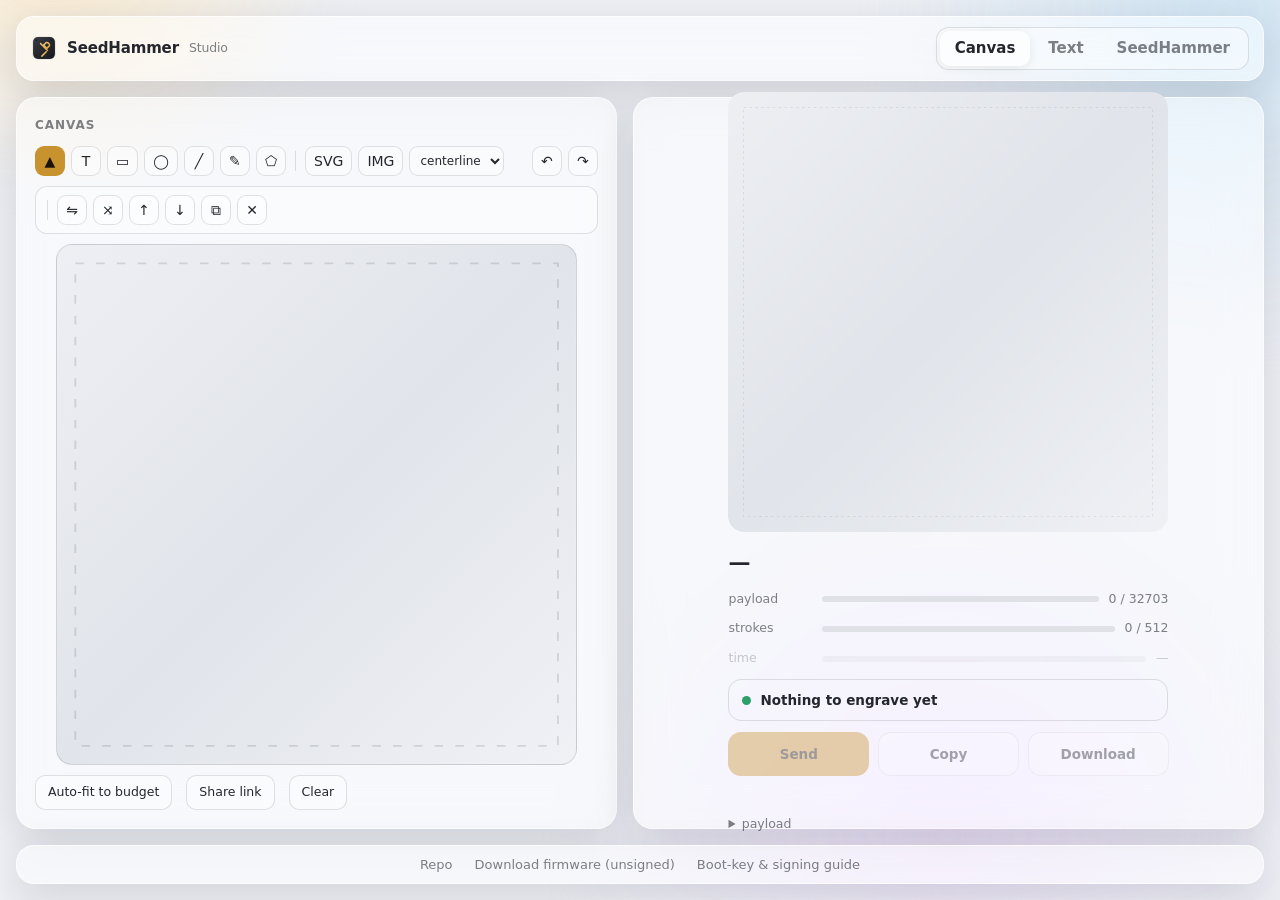
==== commit 66c22969: "studio: canvas-first editing on the plate, consolidated toolbar Text is edited where it renders. Cre" ====
--- a/index.html
+++ b/index.html
@@ -230,9 +230,20 @@
 .cvTmp { fill: none; stroke: var(--accent); stroke-width: .6; vector-effect: non-scaling-stroke; stroke-dasharray: 1.5 1.5; }
 .cvMark { fill: none; stroke: var(--accent); stroke-width: .5; vector-effect: non-scaling-stroke; stroke-dasharray: 1.2 1.2; opacity: .85; }
 .cvSnap { stroke: var(--ok); stroke-width: .4; vector-effect: non-scaling-stroke; stroke-dasharray: 2 2; opacity: .8; }
-.cvInline { position: absolute; z-index: 5; min-width: 120px; min-height: 34px; padding: 5px 7px; border-radius: 8px;
-  border: 1px solid var(--accent); background: var(--page); color: var(--ink);
-  font: 13px/1.4 ui-monospace, Menlo, monospace; resize: both; box-shadow: var(--shadow); }
+/* In-place text editing: no box. .cvInline is an invisible textarea that only
+   captures the keyboard and owns the cursor; the visible caret is drawn in the
+   SVG (.cvCaret), positioned with the plate font's own advances so it sits
+   exactly between the engraved glyphs. */
+.cvInline { position: absolute; z-index: 5; padding: 0; margin: 0; border: 0; background: transparent;
+  color: transparent; caret-color: transparent; overflow: hidden; resize: none;
+  min-height: 0; width: auto; flex: none; box-sizing: border-box; font: 12px monospace; white-space: pre;
+  pointer-events: none; }
+.cvCaret { stroke: var(--accent); stroke-width: 1.4; vector-effect: non-scaling-stroke; stroke-linecap: round;
+  animation: cvBlink 1.06s steps(1) infinite; }
+.cvCaret.bad { stroke: var(--bad); }
+.cvInline::selection { background: transparent; }
+@keyframes cvBlink { 50% { opacity: 0; } }
+.cvSel { fill: var(--accent); opacity: .28; stroke: none; }
 </style>
 </head>
 <body>
@@ -240,8 +251,8 @@
   <header class="bar glass">
     <div class="brand"><img src="icon.svg" alt=""> SeedHammer <small>Studio</small></div>
     <div class="seg" role="tablist">
-      <button role="tab" aria-selected="true" data-mode="text">Text</button>
-      <button role="tab" aria-selected="false" data-mode="canvas">Canvas</button>
+      <button role="tab" aria-selected="true" data-mode="canvas">Canvas</button>
+      <button role="tab" aria-selected="false" data-mode="text">Text</button>
       <button role="tab" aria-selected="false" data-mode="emu">SeedHammer</button>
     </div>
     <button class="install" id="install">Install</button>
@@ -249,15 +260,15 @@
 
   <main>
     <section class="panel glass" data-view="editor">
-      <h2 id="editorTitle">Text plate</h2>
-      <div data-pane="text" style="display:flex;flex-direction:column;flex:1">
+      <h2 id="editorTitle">Canvas</h2>
+      <div data-pane="text" hidden style="flex-direction:column;flex:1">
         <textarea id="text" spellcheck="false" placeholder="Type a plate…&#10;Firmware font, engraved on the grid.">IN CASE OF EMERGENCY
 BREAK GLASS
 
 SEEDHAMMER</textarea>
         <div class="hint" id="textHint"></div>
       </div>
-      <div data-pane="canvas" hidden style="flex-direction:column;flex:1;gap:10px;min-height:0">
+      <div data-pane="canvas" style="display:flex;flex-direction:column;flex:1;gap:10px;min-height:0">
         <div class="tools" id="cvTools">
           <button data-tool="select" class="on" title="Select (V)">▲</button>
           <button data-tool="text" title="Text (T)">T</button>
@@ -274,15 +285,13 @@
           <button id="cvUndo" title="Undo (Ctrl/Cmd+Z)">↶</button>
           <button id="cvRedo" title="Redo (Shift+Ctrl/Cmd+Z)">↷</button>
         </div>
-        <div class="cvStageBox"><div class="cvStage"><svg id="cv" viewBox="0 0 85 85" xmlns="http://www.w3.org/2000/svg"><rect x="3" y="3" width="79" height="79" class="cvMargin"/><g id="cvObjs"></g><g id="cvUI"></g></svg></div></div>
-        <div class="styleBar" id="cvStyle" hidden>
-          <span id="cvStyleText" class="grp">
+        <div class="styleBar" id="cvStyle">
+          <span id="cvStyleText" class="grp" hidden>
             <label>Size <input type="number" id="cvSize" min="1" max="40" step="0.5"> mm</label>
             <button id="cvItalic" title="Italic"><i>i</i></button>
             <button id="cvUnder" title="Underline"><u>U</u></button>
-            <textarea id="cvEdit" rows="1" placeholder="text…  *italic*  _underline_" title="*text* italic, _text_ underline, per word — mix freely in one field"></textarea>
           </span>
-          <span id="cvStyleShape" class="grp"><label>Detail <input type="range" id="cvDetail" min="0" max="100" value="0"></label></span>
+          <span id="cvStyleShape" class="grp" hidden><label>Detail <input type="range" id="cvDetail" min="0" max="100" value="0"></label></span>
           <span class="tsep"></span>
           <button id="cvGroup" title="Group (Ctrl/Cmd+G)" hidden>⊞ group</button>
           <button id="cvUngroup" title="Ungroup (Ctrl/Cmd+Shift+G)" hidden>⊟ ungroup</button>
@@ -293,6 +302,7 @@
           <button id="cvDup" title="Duplicate">⧉</button>
           <button id="cvDel" title="Delete">✕</button>
         </div>
+        <div class="cvStageBox"><div class="cvStage"><svg id="cv" viewBox="0 0 85 85" xmlns="http://www.w3.org/2000/svg"><rect x="3" y="3" width="79" height="79" class="cvMargin"/><g id="cvObjs"></g><g id="cvUI"></g></svg></div></div>
         <div class="row" style="margin-top:0">
           <button id="cvAutoFit" class="ghost">Auto-fit to budget</button>
           <button id="cvShare" class="ghost">Share link</button>
@@ -308,7 +318,7 @@
       <div class="spec">
         <div class="dims">
           <div><b id="size">—</b> <span id="time"></span></div>
-          <label class="chip" id="gridChip"><input type="checkbox" id="grid" checked> Grid</label>
+          <label class="chip" id="gridChip" style="display:none"><input type="checkbox" id="grid" checked> Grid</label>
         </div>
         <div class="meter"><span class="lbl">payload</span><div class="track"><div class="fill" id="mBytes"></div></div><span class="val" id="vBytes"></span></div>
         <div class="meter"><span class="lbl">strokes</span><div class="track"><div class="fill" id="mStrokes"></div></div><span class="val" id="vStrokes"></span></div>
@@ -367,7 +377,6 @@
 const UPMM = 100, STROKE_U = 30, FIT_MM = PLATE_MM - 2 * MARGIN_MM;
 const CAP = { bytes: SH.payloadCap, strokes: SH.maxStrokes, minutes: SH.maxMinutes };
 const ITALIC = 0.21, LSP = 1.18, CPAD = 1.2, RPAD = 0.6;
-const HSCALE = { 1: 2.0, 2: 1.5, 3: 1.25 };
 // SH2 engrave speed model, enough for a time estimate (mm/s under the caps).
 const ENGRAVE_MM_S = 8;
 
@@ -589,12 +598,11 @@
       document.getElementById('text').classList.toggle('bad',!!err);
     } else if(m==='canvas'){
       segs=window.Canvas?window.Canvas.worldSegs():[];
-      sendKind='path'; payload=encodePath(segs);
+      sendKind='path'; payload=segs.length?encodePath(segs):null;
       const objs=(window.Canvas&&window.Canvas._doc().objects)||[];
       // collect text recursively: grouped text objects must not slip past the gate
       const collectText=list=>list.flatMap(o=>o.type==='text'?[o.str||'']:(o.type==='group'?collectText(o.children||[]):[]));
       err=charErr(collectText(objs).join('\n'))||null;
-      const ce=document.getElementById('cvEdit');if(ce)ce.classList.toggle('bad',!!charErr(ce.value));
     }
   }catch(e){err=String(e.message||e);segs=[];payload=null;}
   const gridCtx=m==='text'?(tSize||SH.sizes[SH.sizes.length-1]):null;
@@ -691,7 +699,7 @@
 // the loopback daemon cross-origin (it allow-lists this site + PNA).
 const BRIDGE=(location.port==='8787'&&(location.hostname==='127.0.0.1'||location.hostname==='localhost'))?'':'http://127.0.0.1:8787';
 let bridgeUp=false;
-fetch(BRIDGE+'/bridge/health').then(r=>r.ok?r.json():null).then(j=>{bridgeUp=!!(j&&j.ok);recompute();}).catch(()=>{});
+fetch(BRIDGE+'/bridge/health').then(r=>r.ok?r.json():null).then(j=>{bridgeUp=!!(j&&j.ok);if(bridgeUp)document.getElementById('send').title='';recompute();}).catch(()=>{});
 function bridgeMsg(j){switch(j.status){
   case 'written':return `Written ✓ ${j.bytes||''} bytes`;
   case 'delivered_unconfirmed':return 'Delivered — check the device screen';
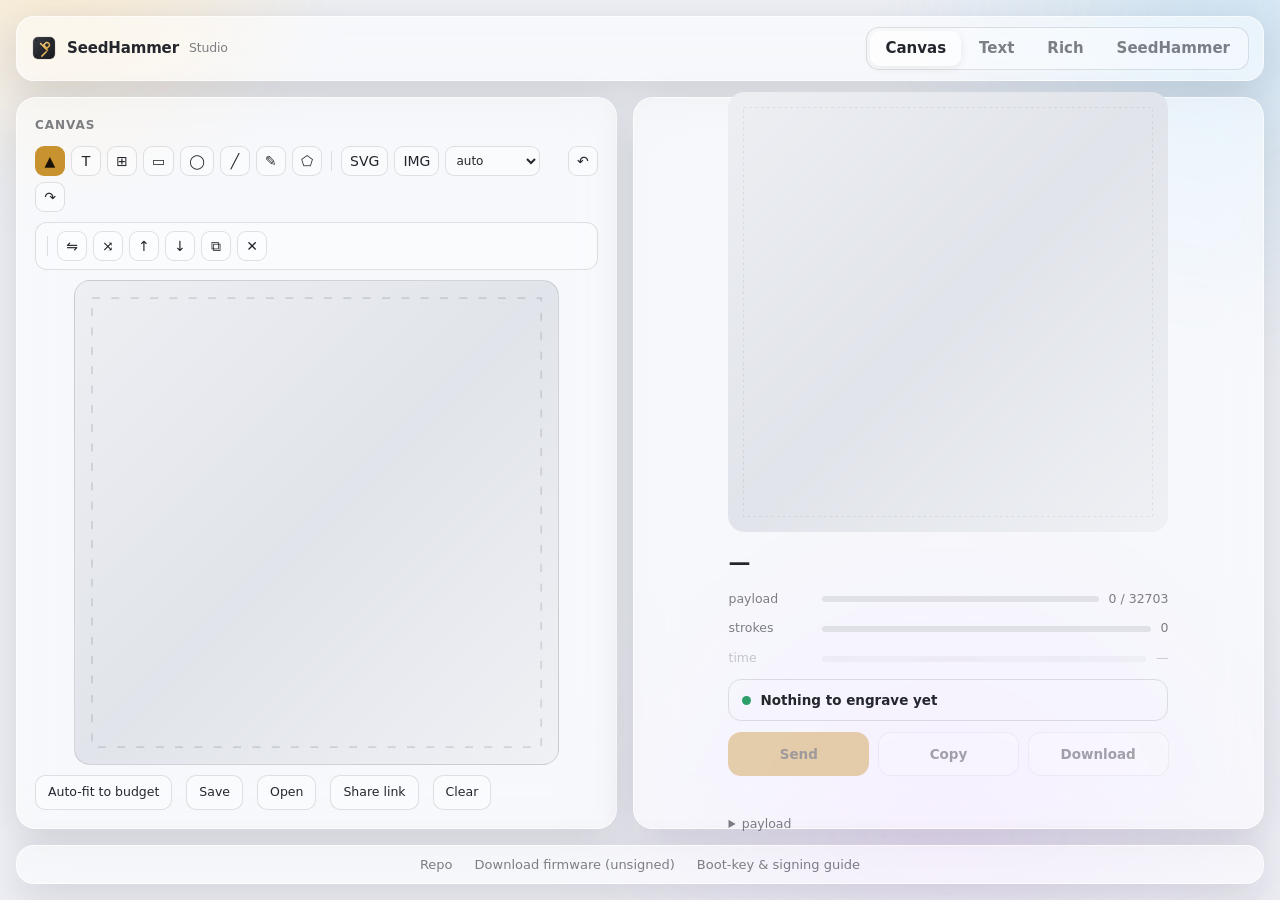
==== commit bf9ee0e7: "editor: stamp what <use> references, and ship it once An imported drawing built the usual way — one " ====
--- a/index.html
+++ b/index.html
@@ -97,7 +97,16 @@
 
 /* main */
 main { display: grid; grid-template-columns: minmax(0,1fr) minmax(0,1.05fr); gap: 16px; min-height: 0; }
-@media (max-width: 880px) { body { overflow: auto; } .app { height: auto; } main { grid-template-columns: 1fr; } }
+@media (max-width: 880px) {
+  body { overflow: auto; } .app { height: auto; } main { grid-template-columns: 1fr; }
+  /* the bar was the page's one unbreakable 660px row: phones got a
+     zoomed-out page (and skewed touch coords). Wrap it: brand +
+     Install on top, tabs on their own full-width row. */
+  .bar { flex-wrap: wrap; row-gap: 8px; }
+  .seg { order: 3; margin-left: 0; width: 100%; }
+  .seg button { flex: 1; padding: 6px 4px; }
+  .install { margin-left: auto; }
+}
 .panel { border-radius: 20px; padding: 18px; display: flex; flex-direction: column; min-height: 0; }
 .panel h2 { font-size: 12px; text-transform: uppercase; letter-spacing: .08em; color: var(--muted);
   font-weight: 600; margin-bottom: 12px; }
@@ -114,6 +123,15 @@
   padding: 5px 9px; border-radius: 9px; border: 1px solid var(--hair); background: var(--glass-2); color: var(--ink); }
 .hint { font-size: 12.5px; color: var(--muted); margin-top: 10px; min-height: 1.3em; }
 .hint.bad { color: var(--bad); }
+/* the Text tab types on the plate; #text is the invisible input engine
+   behind it (string, caret, selection, clipboard, IME, native undo).
+   It lives inside .plateWrap so a soft keyboard's focus-scroll lands on
+   the plate; 16px font stops iOS zooming to it on focus. */
+#text { position: absolute; opacity: 0; width: 2px; height: 2px; min-height: 0; flex: none; padding: 0; border: 0; pointer-events: none; font-size: 16px; }
+/* the size chip pulses when the ladder re-fits, so the snap reads as
+   intentional rather than a glitch */
+.hint.pulse { animation: chipPulse .6s ease; transform-origin: left center; }
+@keyframes chipPulse { 0% { transform: scale(1); } 30% { transform: scale(1.12); color: var(--engrave); } 100% { transform: scale(1); } }
 .drop { border: 1.5px dashed var(--hair); border-radius: 14px; padding: 18px; text-align: center;
   color: var(--muted); font-size: 13.5px; cursor: pointer; transition: border-color .2s, background .2s; }
 .drop.hot { border-color: var(--accent); background: var(--accent-soft); color: var(--ink); }
@@ -145,6 +163,8 @@
 .verdict .dot { width: 9px; height: 9px; border-radius: 50%; background: var(--ok); flex: none; }
 .verdict.bad .dot { background: var(--bad); }
 .verdict.bad { color: var(--bad); }
+.verdict.slow { color: var(--accent); font-weight: 500; }
+.verdict.slow .dot { background: var(--accent); }
 .actions { display: flex; gap: 9px; }
 .actions button { flex: 1; appearance: none; font: inherit; font-weight: 550; font-size: 13.5px;
   padding: 11px; border-radius: 13px; border: 1px solid var(--hair); background: var(--glass-2);
@@ -253,6 +273,7 @@
     <div class="seg" role="tablist">
       <button role="tab" aria-selected="true" data-mode="canvas">Canvas</button>
       <button role="tab" aria-selected="false" data-mode="text">Text</button>
+      <button role="tab" aria-selected="false" data-mode="rich">Rich</button>
       <button role="tab" aria-selected="false" data-mode="emu">SeedHammer</button>
     </div>
     <button class="install" id="install">Install</button>
@@ -262,16 +283,14 @@
     <section class="panel glass" data-view="editor">
       <h2 id="editorTitle">Canvas</h2>
       <div data-pane="text" hidden style="flex-direction:column;flex:1">
-        <textarea id="text" spellcheck="false" placeholder="Type a plate…&#10;Firmware font, engraved on the grid.">IN CASE OF EMERGENCY
-BREAK GLASS
-
-SEEDHAMMER</textarea>
+        <p class="hint" style="margin:0">Type on the plate — the caret lives in the engraving grid. Click a cell to move it, Enter breaks a line, overlong lines wrap exactly as engraved.</p>
         <div class="hint" id="textHint"></div>
       </div>
       <div data-pane="canvas" style="display:flex;flex-direction:column;flex:1;gap:10px;min-height:0">
         <div class="tools" id="cvTools">
           <button data-tool="select" class="on" title="Select (V)">▲</button>
           <button data-tool="text" title="Text (T)">T</button>
+          <button data-tool="table" title="Table (B)">⊞</button>
           <button data-tool="rect" title="Rectangle (R)">▭</button>
           <button data-tool="ellipse" title="Ellipse (O)">◯</button>
           <button data-tool="line" title="Line (L)">╱</button>
@@ -280,16 +299,22 @@
           <span class="tsep"></span>
           <button id="cvSvg" title="Insert SVG">SVG</button>
           <button id="cvImg" title="Insert image (trace)">IMG</button>
-          <select id="cvTraceMode" title="Trace mode"><option value="centerline">centerline</option><option value="outline">outline</option></select>
+          <select id="cvTraceMode" title="Trace mode"><option value="auto">auto</option><option value="centerline">centerline</option><option value="outline">outline</option></select>
           <span style="flex:1"></span>
           <button id="cvUndo" title="Undo (Ctrl/Cmd+Z)">↶</button>
           <button id="cvRedo" title="Redo (Shift+Ctrl/Cmd+Z)">↷</button>
         </div>
         <div class="styleBar" id="cvStyle">
           <span id="cvStyleText" class="grp" hidden>
-            <label>Size <input type="number" id="cvSize" min="1" max="40" step="0.5"> mm</label>
+            <label>Size <input type="number" id="cvSize" min="3" max="40" step="0.5"> mm</label>
             <button id="cvItalic" title="Italic"><i>i</i></button>
             <button id="cvUnder" title="Underline"><u>U</u></button>
+          </span>
+          <span id="cvStyleTable" class="grp" hidden>
+            <button id="cvRowAdd" title="Add row">+row</button>
+            <button id="cvRowDel" title="Remove last row">−row</button>
+            <button id="cvColAdd" title="Add column">+col</button>
+            <button id="cvColDel" title="Remove last column">−col</button>
           </span>
           <span id="cvStyleShape" class="grp" hidden><label>Detail <input type="range" id="cvDetail" min="0" max="100" value="0"></label></span>
           <span class="tsep"></span>
@@ -305,16 +330,51 @@
         <div class="cvStageBox"><div class="cvStage"><svg id="cv" viewBox="0 0 85 85" xmlns="http://www.w3.org/2000/svg"><rect x="3" y="3" width="79" height="79" class="cvMargin"/><g id="cvObjs"></g><g id="cvUI"></g></svg></div></div>
         <div class="row" style="margin-top:0">
           <button id="cvAutoFit" class="ghost">Auto-fit to budget</button>
+          <button id="cvSave" class="ghost">Save</button>
+          <button id="cvOpen" class="ghost">Open</button>
           <button id="cvShare" class="ghost">Share link</button>
           <button id="cvClear" class="ghost danger">Clear</button>
         </div>
         <input type="file" id="cvSvgFile" accept=".svg,image/svg+xml" hidden>
+        <input type="file" id="cvDocFile" accept=".shcanvas,application/json" hidden>
         <input type="file" id="cvImgFile" accept="image/*" hidden>
       </div>
+      <div data-pane="rich" hidden style="flex-direction:column;flex:1">
+        <textarea id="md" spellcheck="false"># Passwords
+Written once. Kept _offline_. Never synced.
+
+| Account | Password | Hint |
+| - | - | - |
+| Email | kK9!raven-Moss42 | work |
+| Vault | 7-Anvil-BRASS-fog | main |
+| Router | plate&amp;hammer1858 | attic |
+| Archive | Q2u!ll-fog-9188 | cold |
+
+## OTP Recovery
+### Email
+48291-07364  91525-83047  20573-66149
+### Vault
+CQ7T-M2XR  9FKD-P4VN  H3WL-T8QC
+
+*One code spends once.* Cross out used.
+Review each _spring_. Next: 2027-03.</textarea>
+        <div class="row"><label>Body size <input type="number" id="bodyMM" value="3" min="3" max="20" step="0.5"> mm</label><span class="hint" id="richHint"></span></div>
+        <div class="cheat">
+          <span><code># H</code>…<code>##### H</code> headings</span>
+          <span><code>*x*</code> italic</span>
+          <span><code>_x_</code> underline</span>
+          <span><code>| a | b |</code> + <code>| - | - |</code> table</span>
+        </div>
+      </div>
     </section>
 
     <section class="panel glass stage" data-view="editor">
-      <div class="plateWrap"><canvas id="plate" width="900" height="900"></canvas></div>
+      <div class="plateWrap"><textarea id="text" spellcheck="false" autocapitalize="off" autocomplete="off">Build the tools of Freedom
+deploy them to the World
+
+Cypherpunks write Code,
+a lesson for everyone
+to learn!</textarea><canvas id="plate" width="900" height="900"></canvas></div>
       <div class="spec">
         <div class="dims">
           <div><b id="size">—</b> <span id="time"></span></div>
@@ -324,6 +384,7 @@
         <div class="meter"><span class="lbl">strokes</span><div class="track"><div class="fill" id="mStrokes"></div></div><span class="val" id="vStrokes"></span></div>
         <div class="meter" id="mTimeRow"><span class="lbl">time</span><div class="track"><div class="fill" id="mTime"></div></div><span class="val" id="vTime"></span></div>
         <div class="verdict" id="verdict"><span class="dot"></span><span id="verdictText">—</span></div>
+        <div class="verdict slow" id="slowNote" hidden><span class="dot"></span><span>Dense drawing — after the tap the device parses for a while before the preview appears. Wait patiently.</span></div>
         <div class="actions">
           <button class="primary" id="send" disabled>Send</button>
           <button id="copy">Copy</button>
@@ -374,8 +435,18 @@
 "use strict";
 // ---- caps from generated glyphs.js (single-sourced from the curves package) ----
 const PLATE_MM = SH.plateMM, MARGIN_MM = SH.marginMM;
-const UPMM = 100, STROKE_U = 30, FIT_MM = PLATE_MM - 2 * MARGIN_MM;
-const CAP = { bytes: SH.payloadCap, strokes: SH.maxStrokes, minutes: SH.maxMinutes };
+// The payload quantum: coordinates ship as 0.1mm units, matching
+// encodeUPMM in core/main.go and payloadUnitsPerMM in cmd/svgplate.
+const UNIT_MM = 0.1;
+// An inserted drawing fits the margin box less a unit on each side. A
+// placed shape rounds twice on its way to the wire, its outline in its
+// own frame and its placement, so a point can land a whole unit
+// outside where the float fit put it. Without the slack a drawing that
+// fills the plate lands exactly on the safety margin and that rounding
+// tips it over, failing a drawing that fits. Mirrors fitSlackMM in
+// cmd/svgplate/fit.go.
+const FIT_MM = PLATE_MM - 2 * MARGIN_MM - 2 * UNIT_MM;
+const CAP = { bytes: SH.payloadCap, minutes: SH.maxMinutes };
 const ITALIC = 0.21, LSP = 1.18, CPAD = 1.2, RPAD = 0.6;
 // SH2 engrave speed model, enough for a time estimate (mm/s under the caps).
 const ENGRAVE_MM_S = 8;
@@ -444,10 +515,43 @@
   return{minX:a,minY:b,maxX:c,maxY:d,w:c-a,h:d-b,empty:!isFinite(a)};}
 
 // ==== SVG extraction via the browser's getCTM ====
+// Templates draw only where a <use> references them. querySelectorAll
+// walks into them all the same, and an element inside a display:none
+// parent still computes its own display, so without this the template
+// itself engraves, once, at its definition coordinates.
+const SVG_TEMPLATES='defs,symbol,clipPath,mask,marker,pattern';
+const MAX_USE_DEPTH=16;
+// expandUses replaces every <use> with a clone of what it references,
+// wrapped in a <g> carrying the use's transform and x/y offset. Doing
+// it in the DOM keeps getCTM as the one place transforms are resolved.
+// A <symbol> target contributes its children: the element itself never
+// renders, even inline.
+function expandUses(svg){
+  for(let depth=0;depth<MAX_USE_DEPTH;depth++){
+    const uses=svg.querySelectorAll('use');
+    if(!uses.length)return;
+    for(const u of uses){
+      const ref=(u.getAttribute('href')||u.getAttribute('xlink:href')||'').trim();
+      if(!ref.startsWith('#'))throw`<use> href ${ref||'(missing)'} is not a reference to an id in this document`;
+      const target=svg.querySelector(`[id="${CSS.escape(ref.slice(1))}"]`);
+      if(!target)throw`<use> references unknown id ${ref}`;
+      const g=document.createElementNS('http://www.w3.org/2000/svg','g');
+      const t=u.getAttribute('transform'), x=u.getAttribute('x')||0, y=u.getAttribute('y')||0;
+      g.setAttribute('transform',`${t?t+' ':''}translate(${+x},${+y})`);
+      const tag=target.tagName.toLowerCase();
+      if(tag==='symbol'||tag==='svg'){for(const c of target.children)g.appendChild(c.cloneNode(true));}
+      else g.appendChild(target.cloneNode(true));
+      u.replaceWith(g);
+    }
+  }
+  throw`<use> nested past ${MAX_USE_DEPTH} levels, or referencing itself`;
+}
 function extractSVG(text){
   const box=document.getElementById('sandbox'); box.innerHTML=text;
   const svg=box.querySelector('svg'); if(!svg)throw'no <svg> element';
   const out=[];
+  expandUses(svg);
+  for(const t of svg.querySelectorAll(SVG_TEMPLATES))t.remove();
   for(const el of svg.querySelectorAll('path,rect,circle,ellipse,line,polyline,polygon')){
     const st=getComputedStyle(el); if(st.display==='none'||st.visibility==='hidden')continue;
     const m=el.getCTM?el.getCTM():null; if(!m)continue;
@@ -460,7 +564,9 @@
 function shape(el){const a=n=>parseFloat(el.getAttribute(n)||'0');
   switch(el.tagName.toLowerCase()){
     case 'path':return parsePath(el.getAttribute('d')||'');
-    case 'rect':{const x=a('x'),y=a('y'),w=a('width'),h=a('height');return w>0&&h>0?poly([[x,y],[x+w,y],[x+w,y+h],[x,y+h]],1):[];}
+    case 'rect':{const x=a('x'),y=a('y'),w=a('width'),h=a('height');if(!(w>0&&h>0))return[];
+      const[rx,ry]=radii(el.getAttribute('rx'),el.getAttribute('ry'),w,h);
+      return rx>0&&ry>0?rrect(x,y,w,h,rx,ry):poly([[x,y],[x+w,y],[x+w,y+h],[x,y+h]],1);}
     case 'line':return[{op:'M',p:[[a('x1'),a('y1')]]},{op:'L',p:[[a('x2'),a('y2')]]}];
     case 'polyline':return pts(el.getAttribute('points'),0);
     case 'polygon':return pts(el.getAttribute('points'),1);
@@ -468,6 +574,20 @@
     case 'ellipse':return ell(a('cx'),a('cy'),a('rx'),a('ry'));
   } return [];}
 function poly(ps,cl){const s=[{op:'M',p:[ps[0]]}];for(const p of ps.slice(1))s.push({op:'L',p:[p]});if(cl)s.push({op:'L',p:[ps[0]]});return s;}
+// A rect's corner radii: either attribute alone sets both axes, each
+// clamps to half its side. Absent, 'auto' and negative all mean none.
+function radii(rxs,rys,w,h){const r=s=>{s=(s||'').trim();if(!s||s==='auto')return null;const v=parseFloat(s);return v>0?v:null;};
+  let rx=r(rxs),ry=r(rys); if(rx===null&&ry===null)return[0,0];
+  if(rx===null)rx=ry; if(ry===null)ry=rx;
+  return[Math.min(rx,w/2),Math.min(ry,h/2)];}
+// Rounded rect: four sides and four cubic quarter-arcs, in poly's
+// direction so a rect winds the same way with or without radii.
+function rrect(x,y,w,h,rx,ry){const k=.5522847498307936,ox=rx*k,oy=ry*k,x1=x+w,y1=y+h;
+  return[{op:'M',p:[[x+rx,y]]},{op:'L',p:[[x1-rx,y]]},
+    {op:'C',p:[[x1-rx+ox,y],[x1,y+ry-oy],[x1,y+ry]]},{op:'L',p:[[x1,y1-ry]]},
+    {op:'C',p:[[x1,y1-ry+oy],[x1-rx+ox,y1],[x1-rx,y1]]},{op:'L',p:[[x+rx,y1]]},
+    {op:'C',p:[[x+rx-ox,y1],[x,y1-ry+oy],[x,y1-ry]]},{op:'L',p:[[x,y+ry]]},
+    {op:'C',p:[[x,y+ry-oy],[x+rx-ox,y],[x+rx,y]]}];}
 function pts(str,cl){const v=(str||'').split(/[\s,]+/).map(Number).filter(x=>!isNaN(x));const P=[];for(let i=0;i+1<v.length;i+=2)P.push([v[i],v[i+1]]);return P.length?poly(P,cl):[];}
 function ell(cx,cy,rx,ry){if(rx<=0||ry<=0)return[];const k=.5522847498307936,ox=rx*k,oy=ry*k;
   return[{op:'M',p:[[cx+rx,cy]]},{op:'C',p:[[cx+rx,cy+oy],[cx+ox,cy+ry],[cx,cy+ry]]},
@@ -490,27 +610,62 @@
   if(!bad.length)return'';
   return'Unsupported char'+(bad.length>1?'s':'')+': '+bad.slice(0,8).join(' ')+(bad.length>8?' …':'')+' — plain ASCII only';}
 function canonical(t){const L=t.replace(/\r\n?/g,'\n').split('\n').map(l=>l.replace(/ +$/,''));while(L.length&&L[L.length-1]==='')L.pop();return L;}
-function engraveSize(lines){const cols=Math.max(1,...lines.map(l=>l.length));return SH.sizes.find(s=>cols<=s.cols&&lines.length<=s.rows)||null;}
-// text-plate geometry for the preview + curves gauges (grid-laid glyphs).
+// sanitizeTA strips characters without a glyph as they are typed — the
+// device rejects payloads carrying them — preserving the caret. Returns
+// the dropped characters for the pane's hint.
+function sanitizeTA(ta){
+  const v=ta.value.replace(/\r\n?/g,'\n');
+  const dropped=new Set();let clean='';
+  for(const ch of v){if(ch==='\n'||allowed.has(ch))clean+=ch;else dropped.add(ch);}
+  if(clean!==ta.value){
+    const at=ta.selectionStart-(ta.value.length-clean.length);
+    ta.value=clean;ta.selectionStart=ta.selectionEnd=Math.max(0,at);
+  }
+  return dropped;
+}
+function removedNote(d){return d.size?'removed: '+[...d].map(c=>JSON.stringify(c)).join(' '):'';}
+// wrappedRows counts the composition's rows on a size's grid with
+// overlong lines chunked at the column limit, the firmware's own wrap.
+function wrappedRows(lines,s){return lines.reduce((n,l)=>n+Math.max(1,Math.ceil(l.length/s.cols)),0);}
+// engraveSize mirrors gui.fitText's anchored fit: every line caps the
+// fit at the largest ladder size whose columns hold it unwrapped, the
+// smallest cap over the composition is the ceiling, and the chosen
+// size is the largest at or under the ceiling whose grid holds the
+// text with overlong lines wrapped — the same chunking the firmware
+// engraves. A line longer than every grid caps nothing, so a lone
+// overlong line still wraps at the largest size that holds it, while
+// a deliberately sized line pins the plate when a later line overflows.
+function engraveSize(lines){
+  let ceiling=0;
+  for(const l of lines){
+    const c=SH.sizes.findIndex(s=>l.length<=s.cols);
+    if(c>=0)ceiling=Math.max(ceiling,c);
+  }
+  for(let i=ceiling;i<SH.sizes.length;i++)
+    if(wrappedRows(lines,SH.sizes[i])<=SH.sizes[i].rows)return SH.sizes[i];
+  return null;}
+// text-plate geometry for the preview + curves gauges (grid-laid
+// glyphs, overlong lines wrapped exactly like the firmware).
 function textSegs(lines,size){const out=[],sc=size.mm/SH.height,mgn=MARGIN_MM;
-  for(let r=0;r<lines.length;r++)for(let c=0;c<lines[r].length;c++){const g=gseg(lines[r][c]);if(!g)continue;
-    const dx=mgn+c*SH.advance*sc,dy=mgn+r*SH.height*sc;
-    for(const s of g)out.push(mapSeg(s,([x,y])=>[dx+x*sc,dy+y*sc]));}
+  let row=0;
+  for(const line of lines){
+    let rest=line;
+    do{
+      const chunk=rest.slice(0,size.cols);rest=rest.slice(size.cols);
+      for(let c=0;c<chunk.length;c++){const g=gseg(chunk[c]);if(!g)continue;
+        const dx=mgn+c*SH.advance*sc,dy=mgn+row*SH.height*sc;
+        for(const s of g)out.push(mapSeg(s,([x,y])=>[dx+x*sc,dy+y*sc]));}
+      row++;
+    }while(rest.length);
+  }
   return out;}
 
 // ==== emit + gauges ====
-function emit(segs){const q=v=>Math.round(v*UPMM);let s=`${SH.version} path ${UPMM} ${STROKE_U}\n`;
-  for(const g of segs){const p=g.p;
-    if(g.op==='M')s+=`M${q(p[0][0])} ${q(p[0][1])} `;
-    else if(g.op==='L')s+=`L${q(p[0][0])} ${q(p[0][1])} `;
-    else if(g.op==='Q')s+=`Q${q(p[0][0])} ${q(p[0][1])} ${q(p[1][0])} ${q(p[1][1])} `;
-    else if(g.op==='C')s+=`C${q(p[0][0])} ${q(p[0][1])} ${q(p[1][0])} ${q(p[1][1])} ${q(p[2][0])} ${q(p[2][1])} `;}
-  return s.trimEnd();}
-// v2 binary emit: hand the drawing to studio-core.wasm (curves.Order +
-// EncodePath, the firmware's own encoder) as an mm path and get the payload
-// bytes back — byte-identical to cmd/svgplate. Until the wasm loads, fall back
-// to the v1 ASCII path (the device parses both) so the editor works with no
-// toolchain; studioCoreOnReady re-runs recompute to upgrade to v2.
+// Binary emit: hand the drawing to studio-core.wasm (the firmware's own
+// encoder) as an mm path and get the payload bytes back — byte-identical
+// to cmd/svgplate. The version 1 ASCII fallback retired with the format;
+// until the wasm loads there is no payload, and studioCoreOnReady re-runs
+// recompute once there is.
 function mmPath(segs){const f=v=>+v.toFixed(4);let s='';
   for(const g of segs){const p=g.p;
     if(g.op==='M')s+=`M${f(p[0][0])} ${f(p[0][1])} `;
@@ -522,7 +677,21 @@
   if(segs.length&&window.studioCoreEncode){
     const r=window.studioCoreEncode(mmPath(segs));
     if(r&&!r.error&&r.payload)return r.payload;}
-  return new TextEncoder().encode(emit(segs));}
+  return null;}
+// Grouped emit: placed shapes ({at, segs} in mm, segs local to at) keep
+// their structure across the wasm boundary, so repeated shapes — glyphs,
+// duplicated objects — ship once through the payload dictionary. Falls
+// back to the flat path (identical geometry, no dictionary) until the
+// wasm loads or if it errors.
+function encodeGroups(groups){
+  if(groups.length&&window.studioCoreEncodeGroups){
+    const f=v=>+v.toFixed(4);
+    const arg=JSON.stringify(groups.map(g=>({at:[f(g.at[0]),f(g.at[1])],d:mmPath(g.segs)})));
+    const r=window.studioCoreEncodeGroups(arg);
+    if(r&&!r.error&&r.payload)return r.payload;}
+  const flat=[];
+  for(const g of groups)for(const s of g.segs)flat.push(mapSeg(s,([x,y])=>[g.at[0]+x,g.at[1]+y]));
+  return flat.length?encodePath(flat):null;} // null until the wasm loads
 function b64(bytes){let s='';for(let i=0;i<bytes.length;i++)s+=String.fromCharCode(bytes[i]);return btoa(s);}
 function pathLen(segs){let L=0,pen=null;for(const g of segs){const p=g.p;
   if(g.op==='M'){pen=p[0];continue;} const e=p[p.length-1];
@@ -531,7 +700,7 @@
 // ==== plate rendering ====
 const cv=document.getElementById('plate'),ctx=cv.getContext('2d');
 function css(v){return getComputedStyle(document.documentElement).getPropertyValue(v).trim();}
-function draw(segs, grid){
+function draw(segs, grid, ghost){
   const N=cv.width,s=N/PLATE_MM,X=x=>x*s,Y=y=>y*s;
   ctx.clearRect(0,0,N,N);
   // brushed-steel plate: dark steel in dark mode (1:1 with the plate
@@ -555,16 +724,35 @@
     ctx.strokeRect(X(MARGIN_MM),Y(MARGIN_MM),(PLATE_MM-2*MARGIN_MM)*s,(PLATE_MM-2*MARGIN_MM)*s);
     ctx.setLineDash([]);
   }
+  // selection: shaded cells from anchor to caret — the hidden textarea
+  // owns the range, this is its light on the plate
+  if(grid&&textSel&&mode()==='text'){
+    const cw=SH.advance/SH.height*grid.mm*s,chh=grid.mm*s,sx0=MARGIN_MM*s,sy0=MARGIN_MM*s;
+    ctx.save();ctx.globalAlpha=.22;ctx.fillStyle=css('--engrave');
+    for(const r of selectionCells(document.getElementById('text').value,textSel.s,textSel.e,grid.cols))
+      ctx.fillRect(sx0+r.c0*cw,sy0+r.row*chh,(r.c1-r.c0)*cw,chh);
+    ctx.restore();
+  }
   // engraved strokes: warm off-white on dark steel, dark ink on light.
   ctx.strokeStyle=css('--engrave');ctx.lineWidth=Math.max(1.2,0.3*s);ctx.lineJoin='round';ctx.lineCap='round';
-  let pen=[0,0];
-  for(const seg of segs){const p=seg.p;
-    if(seg.op==='M'){pen=p[0];continue;}
-    ctx.beginPath();ctx.moveTo(X(pen[0]),Y(pen[1]));
-    if(seg.op==='L')ctx.lineTo(X(p[0][0]),Y(p[0][1]));
-    else if(seg.op==='Q')ctx.quadraticCurveTo(X(p[0][0]),Y(p[0][1]),X(p[1][0]),Y(p[1][1]));
-    else ctx.bezierCurveTo(X(p[0][0]),Y(p[0][1]),X(p[1][0]),Y(p[1][1]),X(p[2][0]),Y(p[2][1]));
-    ctx.stroke();pen=p[p.length-1];}
+  const strokeSegs=list=>{let pen=[0,0];
+    for(const seg of list){const p=seg.p;
+      if(seg.op==='M'){pen=p[0];continue;}
+      ctx.beginPath();ctx.moveTo(X(pen[0]),Y(pen[1]));
+      if(seg.op==='L')ctx.lineTo(X(p[0][0]),Y(p[0][1]));
+      else if(seg.op==='Q')ctx.quadraticCurveTo(X(p[0][0]),Y(p[0][1]),X(p[1][0]),Y(p[1][1]));
+      else ctx.bezierCurveTo(X(p[0][0]),Y(p[0][1]),X(p[1][0]),Y(p[1][1]),X(p[2][0]),Y(p[2][1]));
+      ctx.stroke();pen=p[p.length-1];}};
+  // ghost: the empty Text plate's placeholder, same glyphs at quarter ink
+  if(ghost&&ghost.length){ctx.save();ctx.globalAlpha=.25;strokeSegs(ghost);ctx.restore();}
+  strokeSegs(segs);
+  // the Text tab's caret lives on the plate: a blinking cell-height bar
+  if(grid&&textCaret&&caretShow&&mode()==='text'){
+    const cw=SH.advance/SH.height*grid.mm*s,chh=grid.mm*s;
+    const x=X(MARGIN_MM)+textCaret.col*cw,y=Y(MARGIN_MM)+textCaret.row*chh;
+    ctx.fillStyle=css('--engrave');
+    ctx.fillRect(x-1,y+.04*chh,Math.max(2,.06*chh),.92*chh);
+  }
 }
 function roundRect(x,y,w,h,r){ctx.beginPath();ctx.moveTo(x+r,y);ctx.arcTo(x+w,y,x+w,y+h,r);ctx.arcTo(x+w,y+h,x,y+h,r);ctx.arcTo(x,y+h,x,y,r);ctx.arcTo(x,y,x+w,y,r);ctx.closePath();}
 
@@ -572,7 +760,7 @@
 let payload=null, ok=false, sendKind='path';
 // Text/Canvas compose a payload; SeedHammer is a device tab that
 // consumes the last composed payload rather than editing it.
-const EDITOR_MODES=['text','canvas'];
+const EDITOR_MODES=['text','canvas','rich'];
 function mode(){return document.querySelector('[role=tab][aria-selected=true]').dataset.mode;}
 function recompute(){
   const m=mode();
@@ -580,7 +768,9 @@
   let segs=[],err=null,tCols=0,tRows=0,tSize=null;
   try{
     if(m==='text'){
-      const lines=canonical(document.getElementById('text').value);
+      const ta=document.getElementById('text');
+      const dropped=sanitizeTA(ta);
+      const lines=canonical(ta.value);
       const has=lines.some(l=>l.trim()!=='');
       const isCmd=lines.length&&lines[0].startsWith('command: ');
       tCols=Math.max(0,...lines.map(l=>l.length));tRows=lines.length;
@@ -590,22 +780,65 @@
       else if(textCharErr)err=textCharErr;
       else if(has&&!tSize)err='does not fit any plate size';
       segs=tSize?textSegs(lines,tSize):[];
-      // text sends the cheap text envelope, not the vector path
+      // text sends the cheap text envelope, not the vector path; the
+      // firmware wraps overlong lines itself, so the payload stays the
+      // composition and only the verdict and preview mirror the wrap
       sendKind='text'; payload=new TextEncoder().encode(`${SH.version} text\n`+lines.join('\n'));
-      document.getElementById('textHint').textContent=has?
-        (tSize?`${tCols}×${tRows} · engraves at ${tSize.mm.toFixed(1)} mm`:'✕ '+err):'';
+      textExact=tSize&&segs.length?textPlanReport(tSize.mm+'|'+lines.join('\n'),segs):null;
+      const wrap=tSize?wrappedRows(lines,tSize):0;
+      let hintTxt='';
+      if(has)hintTxt=tSize
+        ?`${tCols}×${tRows}`+(wrap>tRows?` · wraps to ${wrap} rows`:'')+` · engraves at ${tSize.mm.toFixed(1)} mm`
+        :'✕ '+err;
+      const note=removedNote(dropped);
+      if(note)hintTxt=hintTxt?hintTxt+' · '+note:note;
+      document.getElementById('textHint').textContent=hintTxt;
       document.getElementById('textHint').className='hint'+(err?' bad':'');
       document.getElementById('text').classList.toggle('bad',!!err);
+      // the gauges label the engraved grid, not the raw composition
+      if(tSize){tCols=Math.min(tCols,tSize.cols);tRows=wrap;}
     } else if(m==='canvas'){
       segs=window.Canvas?window.Canvas.worldSegs():[];
-      sendKind='path'; payload=segs.length?encodePath(segs):null;
+      // grouped emit dedups repeated shapes through the payload
+      // dictionary; segs stay the flat view for drawing and bounds
+      sendKind='path'; payload=segs.length?encodeGroups(window.Canvas.worldGroups()):null;
       const objs=(window.Canvas&&window.Canvas._doc().objects)||[];
       // collect text recursively: grouped text objects must not slip past the gate
-      const collectText=list=>list.flatMap(o=>o.type==='text'?[o.str||'']:(o.type==='group'?collectText(o.children||[]):[]));
+      const collectText=list=>list.flatMap(o=>o.type==='text'?[o.str||'']:(o.type==='group'?collectText(o.children||[]):(o.type==='table'?(o.cells||[]).flat():[])));
       err=charErr(collectText(objs).join('\n'))||null;
+    } else if(m==='rich'){
+      // The firmware's own markdown renderer runs in studio-core.wasm
+      // (seedhammer.com/richtext — the engine behind svgplate -text), so
+      // the payload is byte-identical to the host converter's and there
+      // is no JS layout to drift. The pane needs the wasm; until it
+      // loads there is nothing to preview.
+      const md=document.getElementById('md').value;
+      // 3.0mm floor: the smallest readable type on steel (firmware ladder floor)
+      const bodyMM=Math.max(3,+document.getElementById('bodyMM').value||4);
+      sendKind='path'; payload=null;
+      const hint=document.getElementById('richHint');
+      if(window.studioCoreEncodeMarkdown){
+        const r=window.studioCoreEncodeMarkdown(md,bodyMM);
+        if(r.error)err=r.error;
+        else{
+          payload=r.payload;if(r.warning)err=r.warning;
+          // A payload the firmware's parse rejects (report carries an
+          // error but no plan) must surface as the verdict, not fall
+          // through to the neutral empty-preview branch — and must not
+          // stay exportable through Copy/Download.
+          if(!err&&window.studioCoreReport){
+            const rep=window.studioCoreReport(payload);
+            if(rep&&rep.error&&!rep.plan){err=rep.error.replace(/^curves: /,'');payload=null;}
+          }
+        }
+        hint.textContent=err||removedNote(mdDropped);
+      }else hint.textContent='engraving engine loading…';
+      hint.className='hint'+(err?' bad':'');
     }
   }catch(e){err=String(e.message||e);segs=[];payload=null;}
-  const gridCtx=m==='text'?(tSize||SH.sizes[SH.sizes.length-1]):null;
+  // empty Text plate: the 6.0mm grid typing starts on (with the ghost
+  // placeholder); a too-large composition keeps the finest grid + error
+  const gridCtx=m==='text'?(tSize||(err?SH.sizes[SH.sizes.length-1]:SH.sizes[0])):null;
   // When the cost model has loaded, draw the spline the device actually cuts
   // (planner-resampled, corner-clamped) rather than the raw input paths.
   let drawSegs=segs;
@@ -613,8 +846,17 @@
     const rep=window.studioCoreReport(payload);
     if(rep&&rep.plan){const pl=plannedToSegs(rep.plan);if(pl&&pl.length)drawSegs=pl;}
   }
-  draw(drawSegs,gridCtx);
-  gauges(m,segs,err,tCols,tRows,tSize);
+  let ghost=null;
+  if(m==='text'){
+    textGrid=gridCtx;
+    if(!segs.length&&!err)ghost=textSegs(['Type a plate'],gridCtx);
+    pulseSizeChip(tSize);
+    calcCaret();
+  }
+  lastPlate={segs:drawSegs,grid:gridCtx,ghost};
+  draw(drawSegs,gridCtx,ghost);
+  // rich has no JS-side segs; gauge bounds come from the planned spline
+  gauges(m,m==='rich'?drawSegs:segs,err,tCols,tRows,tSize);
 }
 // planned strokes (JSON [[[x,y],...],...] in mm) -> M/L segs for draw().
 function plannedToSegs(json){
@@ -622,6 +864,28 @@
     for(const st of arr){if(!st||st.length<2)continue;out.push({op:'M',p:[st[0]]});for(let i=1;i<st.length;i++)out.push({op:'L',p:[st[i]]});}
     return out;
   }catch(e){return null;}
+}
+// Text plates send the cheap text envelope, so the firmware-exact cost
+// report never saw them and the time gauge fell back to the flat
+// pathLen/speed estimate — ~3x low on steel (it misses the 25ms strike
+// pacing, ramps and travel). Price the preview segs through the planner
+// for the gauge only, debounced like the rich pane so a wasm plan does
+// not run per keystroke; the payload stays the text envelope. Until the
+// plan lands the gauge shows the flat estimate with its '~'.
+let textExact=null,tgKey=null,tgReport=null,tgT=null;
+function textPlanReport(key,segs){
+  if(key===tgKey)return tgReport;
+  clearTimeout(tgT);
+  tgT=setTimeout(()=>{
+    // wasm not loaded yet: leave the key stale so a later recompute
+    // (studioCoreOnReady re-runs it) retries
+    if(!window.studioCoreEncode||!window.studioCoreReport)return;
+    let rep=null;
+    try{const p=encodePath(segs);rep=p?window.studioCoreReport(p):null;}catch(e){rep=null;}
+    tgKey=key;tgReport=rep&&rep.seconds!=null?rep:null;
+    recompute();
+  },150);
+  return null;
 }
 function gauges(m,segs,err,tCols,tRows,tSize){
   const b=bounds(segs);
@@ -630,15 +894,19 @@
   // caps and planned engraving time. Falls back to a JS estimate otherwise.
   let exact=null;
   if(sendKind==='path'&&payload&&window.studioCoreReport){try{exact=window.studioCoreReport(payload);}catch(e){exact=null;}}
+  else if(m==='text')exact=textExact;
   const strokes=exact&&exact.strokes!=null?exact.strokes:segs.filter(s=>s.op==='M').length;
   const mins=exact&&exact.seconds!=null?exact.seconds/60:(pathLen(segs)/ENGRAVE_MM_S)/60;
   const capErr=exact?exact.error:'';
+  document.getElementById('slowNote').hidden=!(exact&&exact.knots>20000&&!capErr);
   const inPlate=!b.empty&&b.minX>=MARGIN_MM-1e-6&&b.minY>=MARGIN_MM-1e-6&&b.maxX<=PLATE_MM-MARGIN_MM+1e-6&&b.maxY<=PLATE_MM-MARGIN_MM+1e-6;
   const set=(fill,val,label,cap)=>{const el=document.getElementById(fill);const pct=cap?Math.min(100,100*val/cap):0;
     el.style.width=pct+'%';el.classList.toggle('over',val>cap);
     document.getElementById(fill.replace('m','v'))&&(document.getElementById('v'+fill.slice(1)).textContent=label);};
   set('mBytes',bytes,`${bytes} / ${CAP.bytes}`,CAP.bytes);
-  set('mStrokes',strokes,`${strokes} / ${CAP.strokes}`,CAP.strokes);
+  // strokes are informational since the structural caps retired;
+  // duration is the complexity gate
+  set('mStrokes',strokes,`${strokes}`,0);
   // text mode: time/strokes come from the grid geometry but the send is cheap text; keep gauges informative
   const showTime=!b.empty;
   document.getElementById('mTimeRow').style.opacity=showTime?1:.4;
@@ -649,13 +917,13 @@
   const overB=bytes>CAP.bytes;
   // Byte cap is a JS check (curves.Validate does not cover it); everything
   // else comes from the firmware report when loaded, else a JS approximation.
-  const pathBad=exact?(overB||!!capErr):(overB||strokes>CAP.strokes||!inPlate);
+  const pathBad=exact?(overB||!!capErr):(overB||!inPlate);
   ok=!err&&!empty&&!(m!=='text'&&pathBad);
   const v=document.getElementById('verdict'),vt=document.getElementById('verdictText');
   if(err){v.className='verdict bad';vt.textContent=err;}
   else if(empty){v.className='verdict';vt.textContent='Nothing to engrave yet';}
   else if(m==='text'){v.className='verdict';vt.textContent='Fits — sent as firmware text';}
-  else if(!ok){v.className='verdict bad';vt.textContent=overB?'Too large for the tag':(capErr?capErr.replace(/^curves: /,''):(strokes>CAP.strokes?'Too many strokes':'Runs outside the plate'));}
+  else if(!ok){v.className='verdict bad';vt.textContent=overB?'Too large for the tag':(capErr?capErr.replace(/^curves: /,''):'Runs outside the plate');}
   else{v.className='verdict';vt.textContent='Fits the plate and the tag';}
   document.getElementById('send').disabled=!ok||!(bridgeUp||'NDEFReader'in window);
   document.getElementById('copy').disabled=!payload;
@@ -664,6 +932,143 @@
   // header plus a size note (raw bytes through textContent would render as a
   // comma-joined decimal dump)
   document.getElementById('payload').textContent=!payload?'':(sendKind==='text'?new TextDecoder().decode(payload):(()=>{const nl=payload.indexOf(10);const hdr=new TextDecoder().decode(payload.slice(0,nl<0?payload.length:nl));return hdr+'\n… '+payload.length+' bytes, binary v2 body';})());
+}
+
+// ==== on-plate text editor ====
+// The plate canvas is the Text tab's editing surface. The hidden #text
+// textarea stays the single source of truth — string, caret index,
+// selection, clipboard, IME, native undo — the split the canvas tab's
+// inline editor proved out, minus its open/close lifecycle: this one is
+// simply always live while the tab shows. The string-index ↔ grid-cell
+// maps are exact because the wrap is hard column chunking.
+let textGrid=SH.sizes[0],textCaret=null,textSel=null,caretShow=true,lastPlate=null,lastMM=null;
+function caretCell(value,idx,cols){
+  let row=0;
+  for(const line of value.split('\n')){
+    const len=line.length;
+    if(idx<=len){
+      // a line end on a chunk boundary belongs to the chunk before it,
+      // not to a phantom next row
+      if(idx===len&&len>0&&len%cols===0)return{row:row+((len-1)/cols|0),col:cols};
+      return{row:row+(idx/cols|0),col:idx%cols};
+    }
+    row+=Math.max(1,Math.ceil(len/cols));idx-=len+1;
+  }
+  return{row:0,col:0};
+}
+function cellIndex(value,row,col,cols){
+  if(row<0)return 0;
+  let idx=0,r=0;
+  for(const line of value.split('\n')){
+    const len=line.length,rows=Math.max(1,Math.ceil(len/cols));
+    if(row<r+rows){
+      const start=(row-r)*cols,span=Math.min(cols,len-start);
+      return idx+start+Math.max(0,Math.min(col,span));
+    }
+    r+=rows;idx+=len+1;
+  }
+  return value.length; // below the last row: end of text
+}
+function calcCaret(){
+  if(mode()!=='text'){textCaret=null;textSel=null;return;}
+  const ta=document.getElementById('text');
+  const idx=ta.selectionDirection==='backward'?ta.selectionStart:ta.selectionEnd;
+  textCaret=caretCell(ta.value,idx,textGrid.cols);
+  textSel=ta.selectionStart<ta.selectionEnd?{s:ta.selectionStart,e:ta.selectionEnd}:null;
+  caretShow=true;
+}
+// selectionCells maps an index range onto shaded cell spans per visual
+// row: the same chunk walk as the caret map, intersected with [s,e).
+function selectionCells(value,s,e,cols){
+  const out=[];let row=0,idx=0;
+  for(const line of value.split('\n')){
+    const len=line.length,rows=Math.max(1,Math.ceil(len/cols));
+    for(let ch=0;ch<rows;ch++){
+      const c0=idx+ch*cols,c1=idx+Math.min(len,(ch+1)*cols);
+      const a=Math.max(s,c0),b=Math.min(e,c1);
+      if(b>a)out.push({row:row+ch,c0:a-c0,c1:b-c0});
+    }
+    row+=rows;idx+=len+1;
+  }
+  return out;
+}
+function redrawPlate(){if(lastPlate)draw(lastPlate.segs,lastPlate.grid,lastPlate.ghost);}
+function pulseSizeChip(tSize){
+  const mm=tSize?tSize.mm:null;
+  if(mm!==null&&lastMM!==null&&mm!==lastMM){
+    const h=document.getElementById('textHint');
+    h.classList.remove('pulse');void h.offsetWidth;h.classList.add('pulse');
+  }
+  lastMM=mm;
+}
+{
+  const ta=document.getElementById('text');
+  // the caret mirror re-derives from the selection on every change; any
+  // drift would show immediately as a misplaced caret
+  document.addEventListener('selectionchange',()=>{if(document.activeElement===ta){calcCaret();redrawPlate();}});
+  // up/down move by visual (wrapped) row through the cell maps;
+  // left/right/home/end stay native in the textarea
+  ta.addEventListener('keydown',e=>{
+    if(e.key!=='ArrowUp'&&e.key!=='ArrowDown')return;
+    e.preventDefault();
+    const dir=e.key==='ArrowUp'?-1:1;
+    const focus=ta.selectionDirection==='backward'?ta.selectionStart:ta.selectionEnd;
+    const rc=caretCell(ta.value,focus,textGrid.cols);
+    const t=cellIndex(ta.value,rc.row+dir,rc.col,textGrid.cols);
+    if(e.shiftKey){
+      const anchor=ta.selectionDirection==='backward'?ta.selectionEnd:ta.selectionStart;
+      ta.setSelectionRange(Math.min(anchor,t),Math.max(anchor,t),t<anchor?'backward':'forward');
+    }else ta.setSelectionRange(t,t);
+    calcCaret();redrawPlate();
+  });
+  // click places the caret; drag selects; shift-click extends;
+  // double-click takes the word. Canvas px -> mm -> cell -> index.
+  const plate=document.getElementById('plate');
+  const plateCell=e=>{
+    const r=plate.getBoundingClientRect();
+    const mmx=(e.clientX-r.left)/r.width*PLATE_MM,mmy=(e.clientY-r.top)/r.height*PLATE_MM;
+    const row=Math.floor((mmy-MARGIN_MM)/textGrid.mm);
+    const col=Math.round((mmx-MARGIN_MM)/(SH.advance/SH.height*textGrid.mm));
+    return cellIndex(ta.value,row,Math.max(0,col),textGrid.cols);
+  };
+  const selectWordAt=i=>{
+    const v=ta.value,word=c=>/[A-Za-z0-9]/.test(c||'');
+    let a=i,b=i;
+    while(a>0&&word(v[a-1]))a--;
+    while(b<v.length&&word(v[b]))b++;
+    if(b>a){ta.setSelectionRange(a,b);ta.focus({preventScroll:true});calcCaret();redrawPlate();}
+  };
+  let dragAnchor=null,lastTap={t:0,i:-9};
+  plate.addEventListener('pointerdown',e=>{
+    if(mode()!=='text')return;
+    e.preventDefault();
+    const idx=plateCell(e);
+    // preventDefault suppresses the synthesized dblclick for touch, so
+    // double-tap word-select is detected by hand for non-mouse pointers
+    if(e.pointerType!=='mouse'&&e.timeStamp-lastTap.t<400&&Math.abs(idx-lastTap.i)<=1){
+      lastTap={t:0,i:-9};dragAnchor=null;
+      selectWordAt(idx);return;
+    }
+    lastTap={t:e.timeStamp,i:idx};
+    const anchor=e.shiftKey?(ta.selectionDirection==='backward'?ta.selectionEnd:ta.selectionStart):idx;
+    dragAnchor=anchor;plate.setPointerCapture(e.pointerId);
+    ta.setSelectionRange(Math.min(anchor,idx),Math.max(anchor,idx),idx<anchor?'backward':'forward');
+    ta.focus({preventScroll:true});calcCaret();redrawPlate();
+  });
+  plate.addEventListener('pointermove',e=>{
+    if(dragAnchor===null||mode()!=='text')return;
+    const idx=plateCell(e);
+    ta.setSelectionRange(Math.min(dragAnchor,idx),Math.max(dragAnchor,idx),idx<dragAnchor?'backward':'forward');
+    calcCaret();redrawPlate();
+  });
+  const endDrag=()=>{dragAnchor=null;};
+  plate.addEventListener('pointerup',endDrag);plate.addEventListener('pointercancel',endDrag);
+  plate.addEventListener('dblclick',e=>{
+    if(mode()!=='text')return;
+    selectWordAt(plateCell(e));
+  });
+  // blink; a full redraw is cheap at text-plate seg counts
+  setInterval(()=>{if(mode()!=='text'||!textCaret)return;caretShow=!caretShow;redrawPlate();},530);
 }
 
 // ==== wiring ====
@@ -677,10 +1082,16 @@
   });
   if(editing){
     document.querySelectorAll('[data-pane]').forEach(p=>{p.hidden=p.dataset.pane!==m;p.style.display=p.hidden?'none':'flex';});
-    document.getElementById('editorTitle').textContent={text:'Text plate',canvas:'Canvas'}[m];
+    document.getElementById('editorTitle').textContent={text:'Text plate',canvas:'Canvas',rich:'Rich text'}[m];
     // the cell grid is a text-plate concept; hide the toggle elsewhere
     document.getElementById('gridChip').style.display=m==='text'?'inline-flex':'none';
     recompute();
+    // the plate is the Text tab's editing surface: caret cursor + focus;
+    // touch-action none so a finger drag selects instead of scrolling
+    const plateEl=document.getElementById('plate');
+    plateEl.style.cursor=m==='text'?'text':'';
+    plateEl.style.touchAction=m==='text'?'none':'';
+    if(m==='text')document.getElementById('text').focus({preventScroll:true});
     // the canvas surface needs a live (visible) CTM to place handles
     if(m==='canvas'&&window.Canvas)window.Canvas.refresh();
   }else if(m==='emu'){
@@ -689,6 +1100,14 @@
 }
 document.querySelectorAll('[role=tab]').forEach(t=>t.onclick=()=>selectTab(t.dataset.mode));
 document.getElementById('text').addEventListener('input',recompute);
+// Rich recompute runs the full wasm render+report per change; debounce
+// typing so dense documents stay editable (the canvas debounces likewise).
+let mdT=null;const mdRecompute=()=>{clearTimeout(mdT);mdT=setTimeout(recompute,150);};
+// sanitize immediately on input — the recompute behind the debounce
+// only refreshes the hint — so unsupported characters never linger
+let mdDropped=new Set();
+document.getElementById('md').addEventListener('input',()=>{mdDropped=sanitizeTA(document.getElementById('md'));mdRecompute();});
+document.getElementById('bodyMM').addEventListener('input',mdRecompute);
 document.getElementById('grid').addEventListener('change',recompute);
 document.getElementById('emuFeed').onclick=()=>window.SeedHammerEmu.feed(payload);
 document.getElementById('copy').onclick=async()=>{if(!payload)return;await navigator.clipboard.writeText(sendKind==='text'?new TextDecoder().decode(payload):b64(payload));status('Copied ✓');};
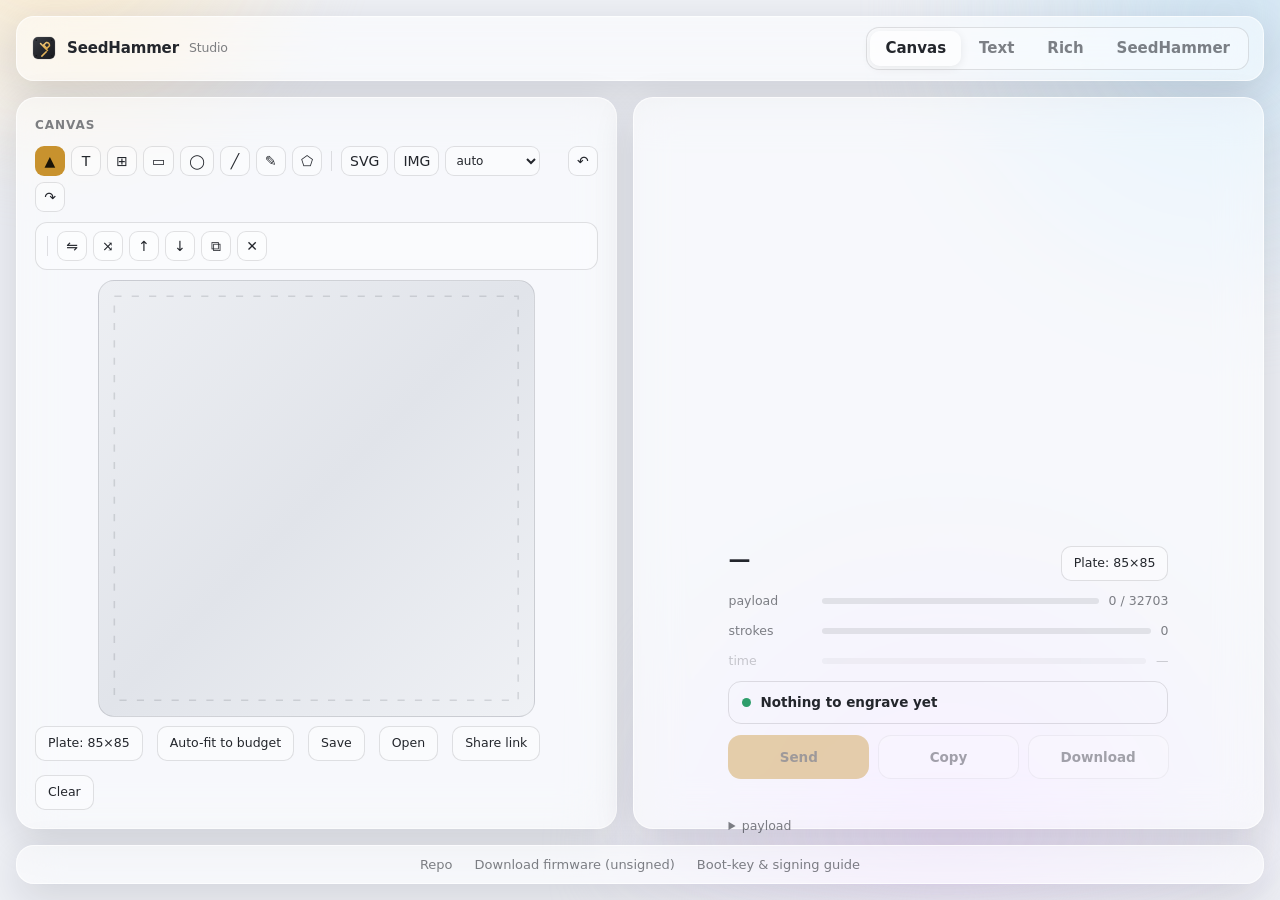
==== commit 39fd7bc3: "editor: keep an imported SVG from running in the editor Importing put the file into a div of the edi" ====
--- a/index.html
+++ b/index.html
@@ -329,6 +329,7 @@
         </div>
         <div class="cvStageBox"><div class="cvStage"><svg id="cv" viewBox="0 0 85 85" xmlns="http://www.w3.org/2000/svg"><rect x="3" y="3" width="79" height="79" class="cvMargin"/><g id="cvObjs"></g><g id="cvUI"></g></svg></div></div>
         <div class="row" style="margin-top:0">
+          <button id="cvPlate" class="ghost plateToggle" title="Switch the target plate"></button>
           <button id="cvAutoFit" class="ghost">Auto-fit to budget</button>
           <button id="cvSave" class="ghost">Save</button>
           <button id="cvOpen" class="ghost">Open</button>
@@ -379,6 +380,7 @@
         <div class="dims">
           <div><b id="size">—</b> <span id="time"></span></div>
           <label class="chip" id="gridChip" style="display:none"><input type="checkbox" id="grid" checked> Grid</label>
+          <button id="txPlate" class="ghost plateToggle" title="Switch the target plate"></button>
         </div>
         <div class="meter"><span class="lbl">payload</span><div class="track"><div class="fill" id="mBytes"></div></div><span class="val" id="vBytes"></span></div>
         <div class="meter"><span class="lbl">strokes</span><div class="track"><div class="fill" id="mStrokes"></div></div><span class="val" id="vStrokes"></span></div>
@@ -407,6 +409,10 @@
             to navigate — it's a touch device. <b>Load composed plate</b> taps whatever you
             designed on the Text or Canvas tabs into this emulator, exactly as a scanned
             NFC tag would. It never reaches a real machine — “Send” on the editor tabs does that.</p>
+          <p class="devhint">Or tap in a demo wallet with a number key, no tag needed:
+            <b>1</b> a 24-word seed, <b>2</b> a 12-word seed, then <b>3</b> 2-of-3,
+            <b>4</b> 3-of-5 and <b>5</b> 5-of-7 descriptors those same seeds cosign — so
+            1 then 3 is one wallet seen from both ends. The words are nonsense on purpose.</p>
           <div class="platePanel" id="emuPlate" hidden>
             <div class="plateHead"><span>Engraved plate (SVG)</span><button id="emuPlateDl">Download</button></div>
             <div class="plateSvg" id="emuPlateSvg"></div>
@@ -429,6 +435,7 @@
 <div id="sandbox" style="position:absolute;left:-99999px;top:0;width:1000px;height:1000px;overflow:hidden" aria-hidden="true"></div>
 
 <script src="nfc-bus.js"></script>
+<script src="emu-fixtures.js"></script>
 <script src="emu.js"></script>
 <script src="tracer.js"></script>
 <script>
@@ -446,6 +453,46 @@
 // tips it over, failing a drawing that fits. Mirrors fitSlackMM in
 // cmd/svgplate/fit.go.
 const FIT_MM = PLATE_MM - 2 * MARGIN_MM - 2 * UNIT_MM;
+// ---- plate formats: every plate shares its width, only the height
+// differs. The toggle swaps the active format (square by default) and
+// re-renders both editors; the generated glyphs.js carries each
+// format's own line grid.
+const PLATES = SH.plates || [{ name: "square", wMM: PLATE_MM, hMM: PLATE_MM, sizes: SH.sizes }];
+let PLATE = PLATES.find(p => p.name === localStorage.getItem("plate")) || PLATES[0];
+let PLATE_H_MM = PLATE.hMM;
+let FIT_H_MM = PLATE.hMM - 2 * MARGIN_MM - 2 * UNIT_MM;
+function setPlate(name) {
+  PLATE = PLATES.find(p => p.name === name) || PLATES[0];
+  localStorage.setItem("plate", PLATE.name);
+  applyPlate(true);
+}
+function applyPlate(rerender) {
+  PLATE_H_MM = PLATE.hMM;
+  FIT_H_MM = PLATE.hMM - 2 * MARGIN_MM - 2 * UNIT_MM;
+  const cvEl = document.getElementById("cv");
+  if (cvEl) {
+    cvEl.setAttribute("viewBox", `0 0 ${PLATE_MM} ${PLATE_H_MM}`);
+    cvEl.querySelector(".cvMargin").setAttribute("height", PLATE_H_MM - 2 * MARGIN_MM);
+    const stage = cvEl.closest(".cvStage");
+    stage.style.width = `min(100cqw, ${(100 * PLATE_MM / PLATE_H_MM).toFixed(3)}cqh)`;
+    stage.style.height = "auto";
+    stage.style.aspectRatio = `${PLATE_MM} / ${PLATE_H_MM}`;
+  }
+  const plateCv = document.getElementById("plate");
+  if (plateCv) {
+    plateCv.height = Math.round(plateCv.width * PLATE_H_MM / PLATE_MM);
+    const wrap = plateCv.closest(".plateWrap");
+    if (wrap) wrap.style.aspectRatio = `${PLATE_MM} / ${PLATE_H_MM}`;
+  }
+  for (const b of document.querySelectorAll(".plateToggle")) b.textContent = `Plate: ${PLATE_MM}\u00d7${PLATE_H_MM}`;
+  if (!rerender) return; // initial call: the editors render from this state on their own init
+  if (window.Canvas && Canvas.refresh) Canvas.refresh();
+  recompute();
+}
+for (const b of document.querySelectorAll(".plateToggle")) b.addEventListener("click", () => {
+  setPlate(PLATES[(PLATES.indexOf(PLATE) + 1) % PLATES.length].name);
+});
+document.addEventListener("DOMContentLoaded", () => applyPlate(false));
 const CAP = { bytes: SH.payloadCap, minutes: SH.maxMinutes };
 const ITALIC = 0.21, LSP = 1.18, CPAD = 1.2, RPAD = 0.6;
 // SH2 engrave speed model, enough for a time estimate (mm/s under the caps).
@@ -535,7 +582,7 @@
       if(!ref.startsWith('#'))throw`<use> href ${ref||'(missing)'} is not a reference to an id in this document`;
       const target=svg.querySelector(`[id="${CSS.escape(ref.slice(1))}"]`);
       if(!target)throw`<use> references unknown id ${ref}`;
-      const g=document.createElementNS('http://www.w3.org/2000/svg','g');
+      const g=svg.ownerDocument.createElementNS('http://www.w3.org/2000/svg','g');
       const t=u.getAttribute('transform'), x=u.getAttribute('x')||0, y=u.getAttribute('y')||0;
       g.setAttribute('transform',`${t?t+' ':''}translate(${+x},${+y})`);
       const tag=target.tagName.toLowerCase();
@@ -547,19 +594,44 @@
   throw`<use> nested past ${MAX_USE_DEPTH} levels, or referencing itself`;
 }
 function extractSVG(text){
-  const box=document.getElementById('sandbox'); box.innerHTML=text;
-  const svg=box.querySelector('svg'); if(!svg)throw'no <svg> element';
-  const out=[];
-  expandUses(svg);
-  for(const t of svg.querySelectorAll(SVG_TEMPLATES))t.remove();
-  for(const el of svg.querySelectorAll('path,rect,circle,ellipse,line,polyline,polygon')){
-    const st=getComputedStyle(el); if(st.display==='none'||st.visibility==='hidden')continue;
-    const m=el.getCTM?el.getCTM():null; if(!m)continue;
-    const ap=([x,y])=>[m.a*x+m.c*y+m.e,m.b*x+m.d*y+m.f];
-    for(const s of shape(el))out.push(mapSeg(s,ap));
-  }
-  box.innerHTML=''; if(!out.length)throw'no visible geometry';
-  return out;
+  // Imported SVG is untrusted markup, not part of Studio's document.
+  // The HTML parser reads it as leniently as the editor always has (no
+  // xmlns needed, HTML entities and unquoted attributes allowed) into a
+  // document that runs no script and loads nothing. The SVG is then
+  // measured in a script-disabled frame whose CSP blocks external
+  // resources. Keeping the frame same-origin lets getCTM and
+  // getComputedStyle preserve normal SVG layout without granting
+  // imported handlers access to the editor or its saved documents.
+  const root=new DOMParser().parseFromString(text,'text/html').querySelector('svg');
+  if(!root)throw'no <svg> element';
+  // HTML embedded in SVG is not engraved geometry. Exclude it before
+  // attaching the SVG, including navigation-capable HTML meta elements.
+  for(const el of root.querySelectorAll('*')){
+    if(el.namespaceURI!=='http://www.w3.org/2000/svg'||el.localName==='foreignObject'||el.localName==='script')el.remove();
+  }
+  const frame=document.createElement('iframe');
+  frame.setAttribute('sandbox','allow-same-origin');
+  frame.setAttribute('aria-hidden','true');
+  frame.style.cssText='width:1000px;height:1000px;border:0';
+  document.getElementById('sandbox').appendChild(frame);
+  try{
+    const doc=frame.contentDocument;
+    doc.open();
+    doc.write(`<!doctype html><meta http-equiv="Content-Security-Policy" content="default-src 'none'; style-src 'unsafe-inline'"><body style="margin:0">`);
+    doc.close();
+    const svg=doc.importNode(root,true);doc.body.appendChild(svg);
+    const out=[];
+    expandUses(svg);
+    for(const t of svg.querySelectorAll(SVG_TEMPLATES))t.remove();
+    for(const el of svg.querySelectorAll('path,rect,circle,ellipse,line,polyline,polygon')){
+      const st=frame.contentWindow.getComputedStyle(el); if(st.display==='none'||st.visibility==='hidden')continue;
+      const m=el.getCTM?el.getCTM():null; if(!m)continue;
+      const ap=([x,y])=>[m.a*x+m.c*y+m.e,m.b*x+m.d*y+m.f];
+      for(const s of shape(el))out.push(mapSeg(s,ap));
+    }
+    if(!out.length)throw'no visible geometry';
+    return out;
+  }finally{frame.remove();}
 }
 function shape(el){const a=n=>parseFloat(el.getAttribute(n)||'0');
   switch(el.tagName.toLowerCase()){
@@ -638,11 +710,11 @@
 function engraveSize(lines){
   let ceiling=0;
   for(const l of lines){
-    const c=SH.sizes.findIndex(s=>l.length<=s.cols);
+    const c=PLATE.sizes.findIndex(s=>l.length<=s.cols);
     if(c>=0)ceiling=Math.max(ceiling,c);
   }
-  for(let i=ceiling;i<SH.sizes.length;i++)
-    if(wrappedRows(lines,SH.sizes[i])<=SH.sizes[i].rows)return SH.sizes[i];
+  for(let i=ceiling;i<PLATE.sizes.length;i++)
+    if(wrappedRows(lines,PLATE.sizes[i])<=PLATE.sizes[i].rows)return PLATE.sizes[i];
   return null;}
 // text-plate geometry for the preview + curves gauges (grid-laid
 // glyphs, overlong lines wrapped exactly like the firmware).
@@ -675,7 +747,7 @@
   return s.trimEnd();}
 function encodePath(segs){
   if(segs.length&&window.studioCoreEncode){
-    const r=window.studioCoreEncode(mmPath(segs));
+    const r=window.studioCoreEncode(mmPath(segs), PLATE.name);
     if(r&&!r.error&&r.payload)return r.payload;}
   return null;}
 // Grouped emit: placed shapes ({at, segs} in mm, segs local to at) keep
@@ -687,7 +759,7 @@
   if(groups.length&&window.studioCoreEncodeGroups){
     const f=v=>+v.toFixed(4);
     const arg=JSON.stringify(groups.map(g=>({at:[f(g.at[0]),f(g.at[1])],d:mmPath(g.segs)})));
-    const r=window.studioCoreEncodeGroups(arg);
+    const r=window.studioCoreEncodeGroups(arg, PLATE.name);
     if(r&&!r.error&&r.payload)return r.payload;}
   const flat=[];
   for(const g of groups)for(const s of g.segs)flat.push(mapSeg(s,([x,y])=>[g.at[0]+x,g.at[1]+y]));
@@ -701,11 +773,11 @@
 const cv=document.getElementById('plate'),ctx=cv.getContext('2d');
 function css(v){return getComputedStyle(document.documentElement).getPropertyValue(v).trim();}
 function draw(segs, grid, ghost){
-  const N=cv.width,s=N/PLATE_MM,X=x=>x*s,Y=y=>y*s;
-  ctx.clearRect(0,0,N,N);
+  const N=cv.width,H=cv.height,s=N/PLATE_MM,X=x=>x*s,Y=y=>y*s;
+  ctx.clearRect(0,0,N,H);
   // brushed-steel plate: dark steel in dark mode (1:1 with the plate
   // editor), light steel in light mode. 3mm rounded corners.
-  const r=3*s; roundRect(0,0,N,N,r);
+  const r=3*s; roundRect(0,0,N,H,r);
   const steel=ctx.createLinearGradient(0,0,N,N);
   steel.addColorStop(0,css('--plate-a'));steel.addColorStop(.5,css('--plate-b'));steel.addColorStop(1,css('--plate-c'));
   ctx.fillStyle=steel;ctx.fill();
@@ -721,7 +793,7 @@
   }else{
     // faint margin guide for the free-geometry modes
     ctx.strokeStyle=css('--grid');ctx.setLineDash([5,7]);ctx.lineWidth=1;
-    ctx.strokeRect(X(MARGIN_MM),Y(MARGIN_MM),(PLATE_MM-2*MARGIN_MM)*s,(PLATE_MM-2*MARGIN_MM)*s);
+    ctx.strokeRect(X(MARGIN_MM),Y(MARGIN_MM),(PLATE_MM-2*MARGIN_MM)*s,(PLATE_H_MM-2*MARGIN_MM)*s);
     ctx.setLineDash([]);
   }
   // selection: shaded cells from anchor to caret — the hidden textarea
@@ -783,7 +855,7 @@
       // text sends the cheap text envelope, not the vector path; the
       // firmware wraps overlong lines itself, so the payload stays the
       // composition and only the verdict and preview mirror the wrap
-      sendKind='text'; payload=new TextEncoder().encode(`${SH.version} text\n`+lines.join('\n'));
+      sendKind='text'; payload=new TextEncoder().encode(`${SH.version} text ${PLATE.name}\n`+lines.join('\n'));
       textExact=tSize&&segs.length?textPlanReport(tSize.mm+'|'+lines.join('\n'),segs):null;
       const wrap=tSize?wrappedRows(lines,tSize):0;
       let hintTxt='';
@@ -818,7 +890,7 @@
       sendKind='path'; payload=null;
       const hint=document.getElementById('richHint');
       if(window.studioCoreEncodeMarkdown){
-        const r=window.studioCoreEncodeMarkdown(md,bodyMM);
+        const r=window.studioCoreEncodeMarkdown(md,bodyMM,PLATE.name);
         if(r.error)err=r.error;
         else{
           payload=r.payload;if(r.warning)err=r.warning;
@@ -827,7 +899,7 @@
           // through to the neutral empty-preview branch — and must not
           // stay exportable through Copy/Download.
           if(!err&&window.studioCoreReport){
-            const rep=window.studioCoreReport(payload);
+            const rep=window.studioCoreReport(payload, PLATE.name);
             if(rep&&rep.error&&!rep.plan){err=rep.error.replace(/^curves: /,'');payload=null;}
           }
         }
@@ -838,12 +910,12 @@
   }catch(e){err=String(e.message||e);segs=[];payload=null;}
   // empty Text plate: the 6.0mm grid typing starts on (with the ghost
   // placeholder); a too-large composition keeps the finest grid + error
-  const gridCtx=m==='text'?(tSize||(err?SH.sizes[SH.sizes.length-1]:SH.sizes[0])):null;
+  const gridCtx=m==='text'?(tSize||(err?PLATE.sizes[PLATE.sizes.length-1]:PLATE.sizes[0])):null;
   // When the cost model has loaded, draw the spline the device actually cuts
   // (planner-resampled, corner-clamped) rather than the raw input paths.
   let drawSegs=segs;
   if(sendKind==='path'&&payload&&window.studioCoreReport){
-    const rep=window.studioCoreReport(payload);
+    const rep=window.studioCoreReport(payload, PLATE.name);
     if(rep&&rep.plan){const pl=plannedToSegs(rep.plan);if(pl&&pl.length)drawSegs=pl;}
   }
   let ghost=null;
@@ -881,7 +953,7 @@
     // (studioCoreOnReady re-runs it) retries
     if(!window.studioCoreEncode||!window.studioCoreReport)return;
     let rep=null;
-    try{const p=encodePath(segs);rep=p?window.studioCoreReport(p):null;}catch(e){rep=null;}
+    try{const p=encodePath(segs);rep=p?window.studioCoreReport(p, PLATE.name):null;}catch(e){rep=null;}
     tgKey=key;tgReport=rep&&rep.seconds!=null?rep:null;
     recompute();
   },150);
@@ -893,13 +965,13 @@
   // Firmware-exact cost from studio-core.wasm when it has loaded: real knot
   // caps and planned engraving time. Falls back to a JS estimate otherwise.
   let exact=null;
-  if(sendKind==='path'&&payload&&window.studioCoreReport){try{exact=window.studioCoreReport(payload);}catch(e){exact=null;}}
+  if(sendKind==='path'&&payload&&window.studioCoreReport){try{exact=window.studioCoreReport(payload, PLATE.name);}catch(e){exact=null;}}
   else if(m==='text')exact=textExact;
   const strokes=exact&&exact.strokes!=null?exact.strokes:segs.filter(s=>s.op==='M').length;
   const mins=exact&&exact.seconds!=null?exact.seconds/60:(pathLen(segs)/ENGRAVE_MM_S)/60;
   const capErr=exact?exact.error:'';
   document.getElementById('slowNote').hidden=!(exact&&exact.knots>20000&&!capErr);
-  const inPlate=!b.empty&&b.minX>=MARGIN_MM-1e-6&&b.minY>=MARGIN_MM-1e-6&&b.maxX<=PLATE_MM-MARGIN_MM+1e-6&&b.maxY<=PLATE_MM-MARGIN_MM+1e-6;
+  const inPlate=!b.empty&&b.minX>=MARGIN_MM-1e-6&&b.minY>=MARGIN_MM-1e-6&&b.maxX<=PLATE_MM-MARGIN_MM+1e-6&&b.maxY<=PLATE_H_MM-MARGIN_MM+1e-6;
   const set=(fill,val,label,cap)=>{const el=document.getElementById(fill);const pct=cap?Math.min(100,100*val/cap):0;
     el.style.width=pct+'%';el.classList.toggle('over',val>cap);
     document.getElementById(fill.replace('m','v'))&&(document.getElementById('v'+fill.slice(1)).textContent=label);};
@@ -941,7 +1013,7 @@
 // inline editor proved out, minus its open/close lifecycle: this one is
 // simply always live while the tab shows. The string-index ↔ grid-cell
 // maps are exact because the wrap is hard column chunking.
-let textGrid=SH.sizes[0],textCaret=null,textSel=null,caretShow=true,lastPlate=null,lastMM=null;
+let textGrid=PLATE.sizes[0],textCaret=null,textSel=null,caretShow=true,lastPlate=null,lastMM=null;
 function caretCell(value,idx,cols){
   let row=0;
   for(const line of value.split('\n')){
@@ -1026,7 +1098,7 @@
   const plate=document.getElementById('plate');
   const plateCell=e=>{
     const r=plate.getBoundingClientRect();
-    const mmx=(e.clientX-r.left)/r.width*PLATE_MM,mmy=(e.clientY-r.top)/r.height*PLATE_MM;
+    const mmx=(e.clientX-r.left)/r.width*PLATE_MM,mmy=(e.clientY-r.top)/r.height*PLATE_H_MM;
     const row=Math.floor((mmy-MARGIN_MM)/textGrid.mm);
     const col=Math.round((mmx-MARGIN_MM)/(SH.advance/SH.height*textGrid.mm));
     return cellIndex(ta.value,row,Math.max(0,col),textGrid.cols);
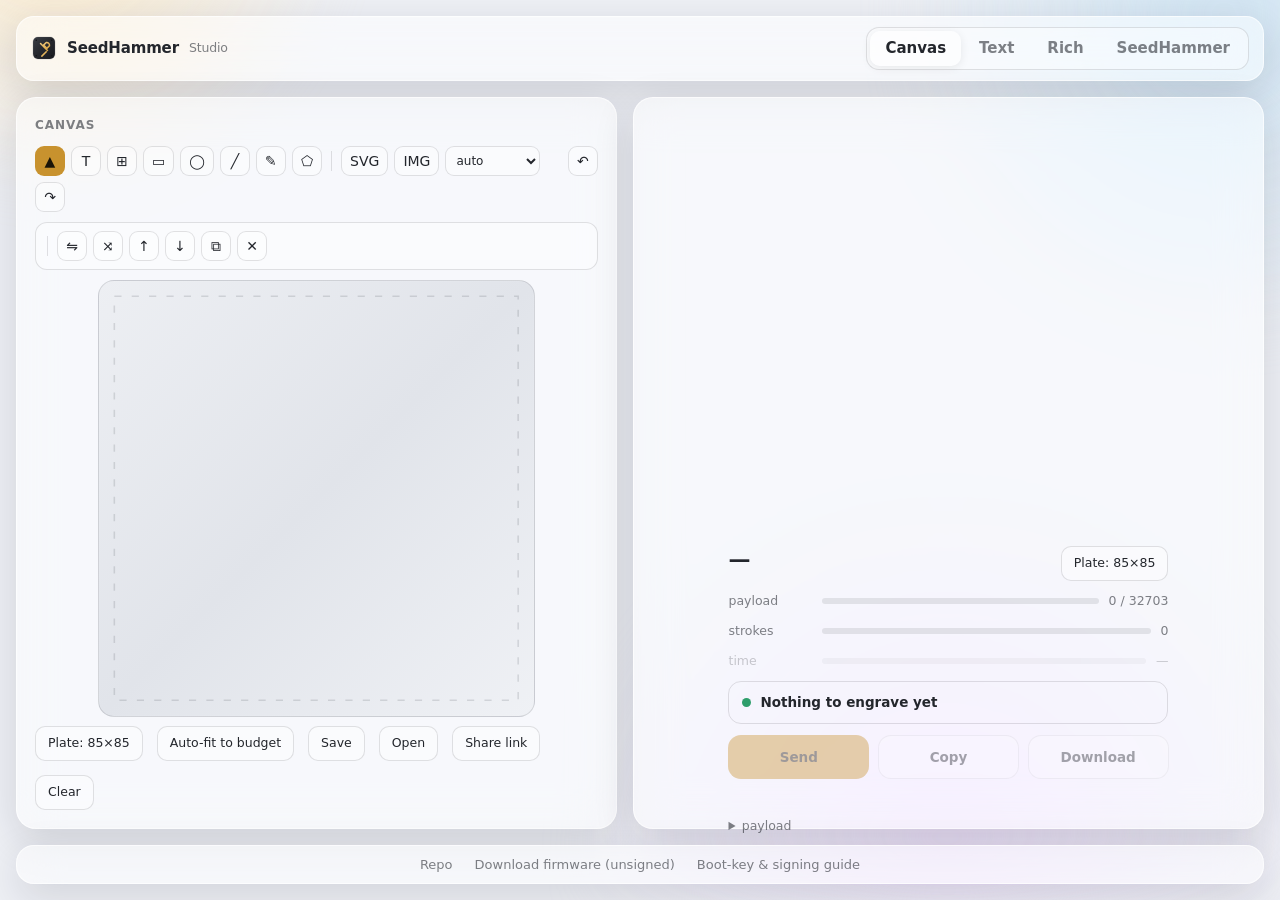
==== commit 57f7958c: "Merge c7b532f260cdac042e7af2b344c1964752255a7d into 568e65a2fae26dc75523520eaf1af3419d8fa695" ====
--- a/index.html
+++ b/index.html
@@ -595,15 +595,13 @@
 }
 function extractSVG(text){
   // Imported SVG is untrusted markup, not part of Studio's document.
-  // The HTML parser reads it as leniently as the editor always has (no
-  // xmlns needed, HTML entities and unquoted attributes allowed) into a
-  // document that runs no script and loads nothing. The SVG is then
-  // measured in a script-disabled frame whose CSP blocks external
-  // resources. Keeping the frame same-origin lets getCTM and
-  // getComputedStyle preserve normal SVG layout without granting
+  // Parse it inertly, then measure it in a script-disabled frame whose
+  // CSP blocks external resources. Keeping the frame same-origin lets
+  // getCTM/getComputedStyle preserve normal SVG layout without granting
   // imported handlers access to the editor or its saved documents.
-  const root=new DOMParser().parseFromString(text,'text/html').querySelector('svg');
-  if(!root)throw'no <svg> element';
+  const parsed=new DOMParser().parseFromString(text,'image/svg+xml');
+  const root=parsed.documentElement;
+  if(parsed.querySelector('parsererror')||root.localName!=='svg'||root.namespaceURI!=='http://www.w3.org/2000/svg')throw'no valid <svg> element';
   // HTML embedded in SVG is not engraved geometry. Exclude it before
   // attaching the SVG, including navigation-capable HTML meta elements.
   for(const el of root.querySelectorAll('*')){
